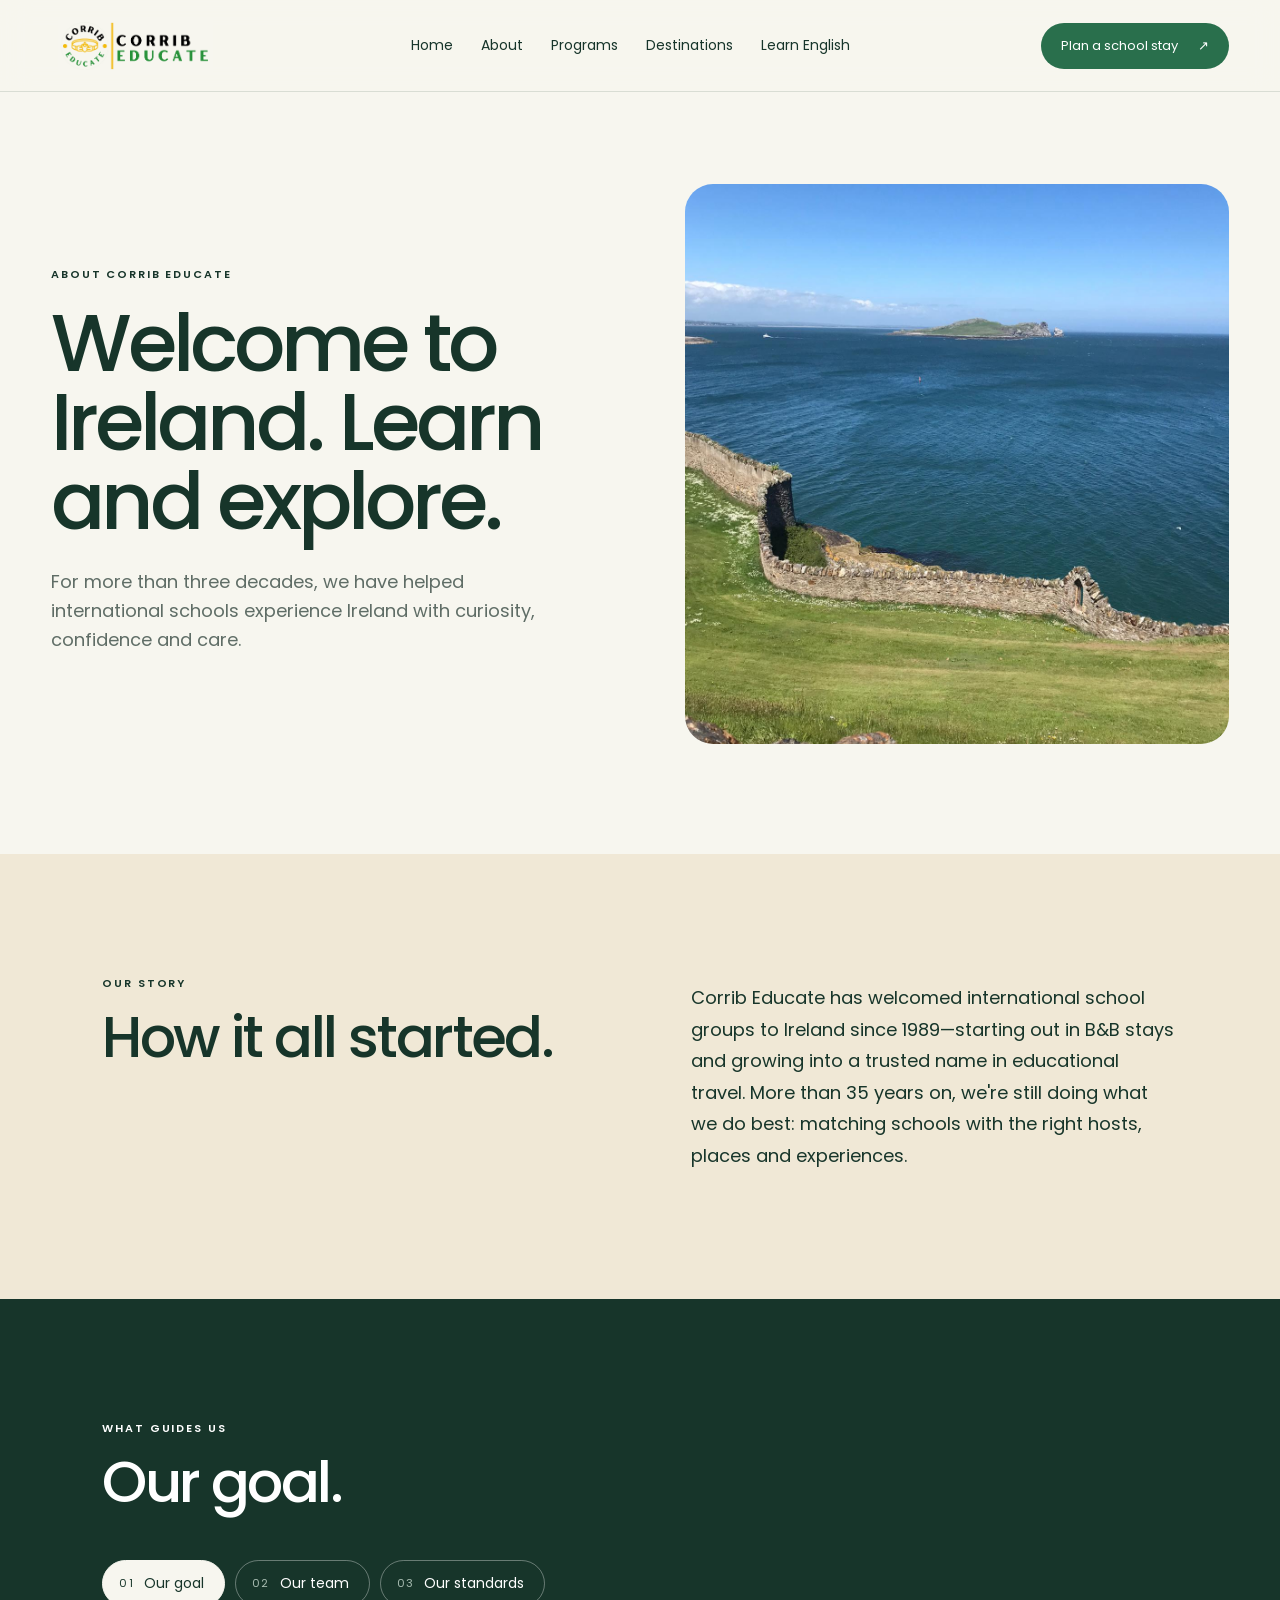
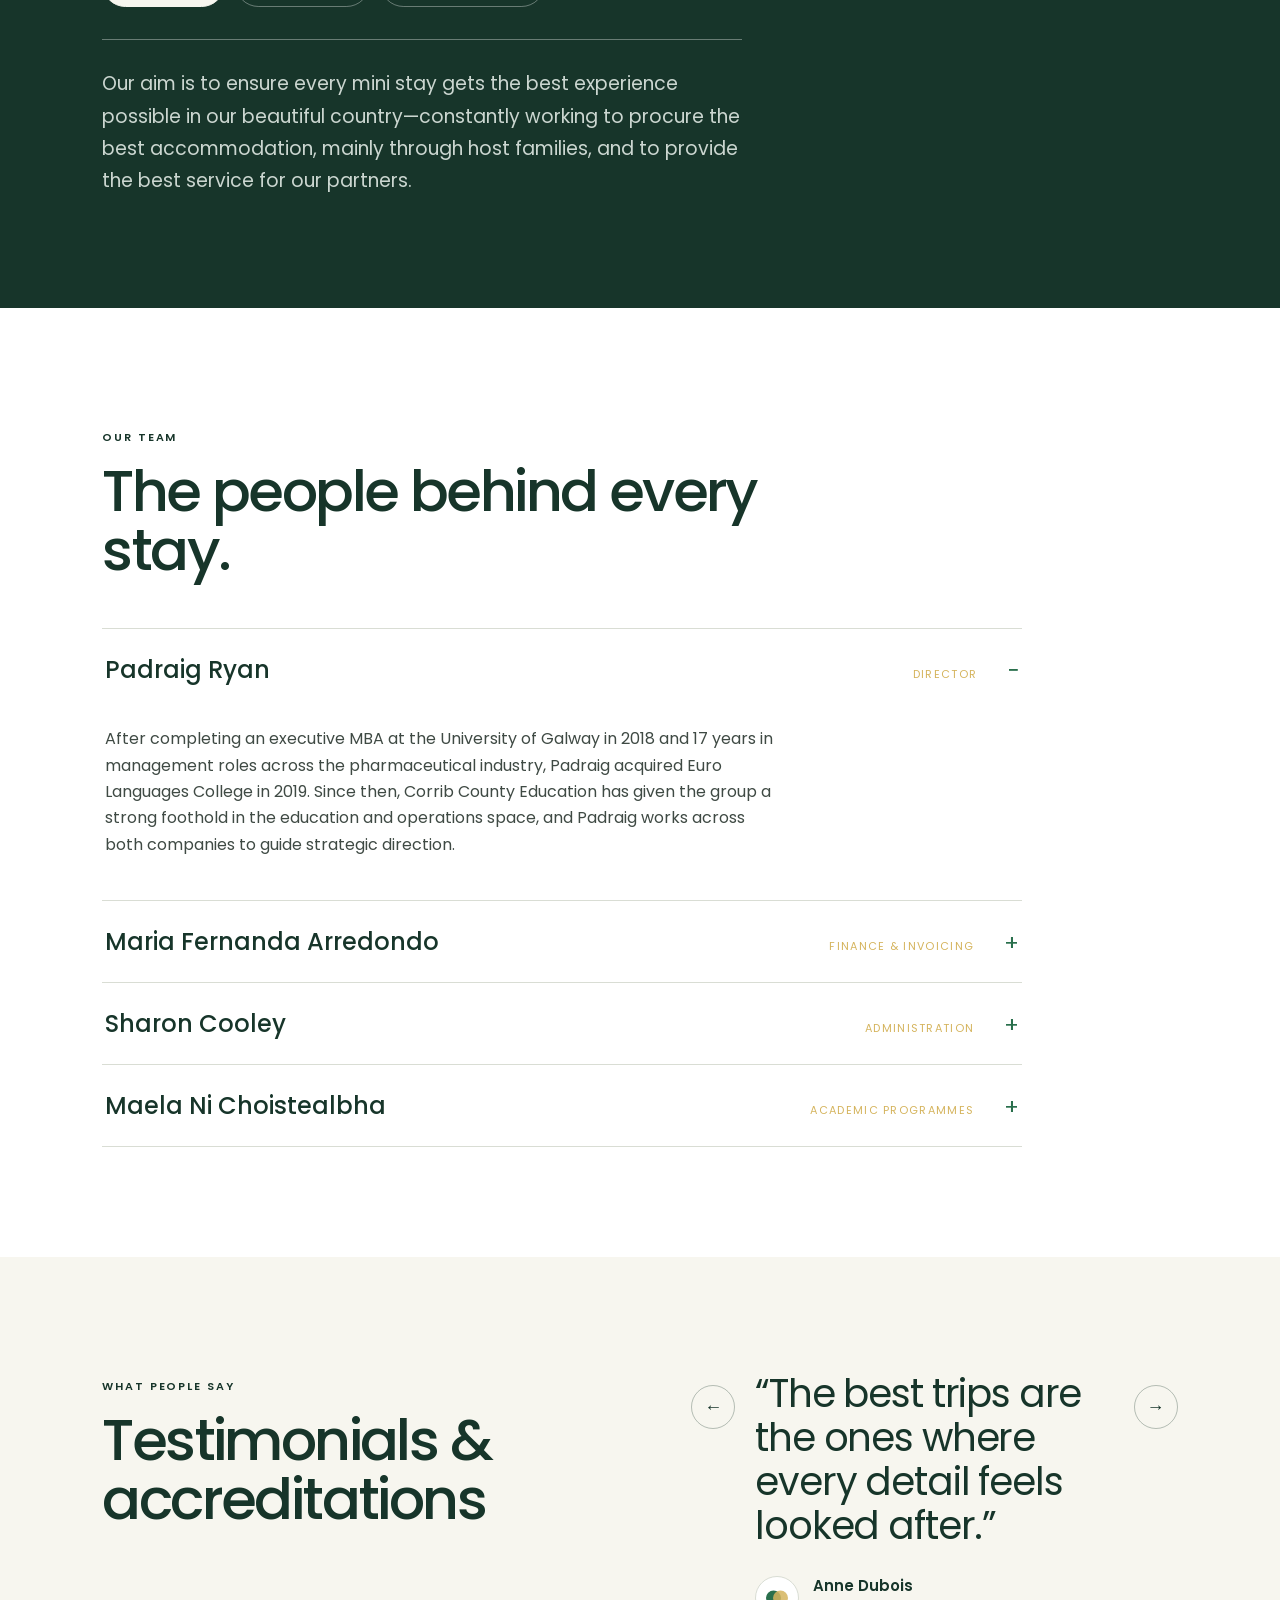
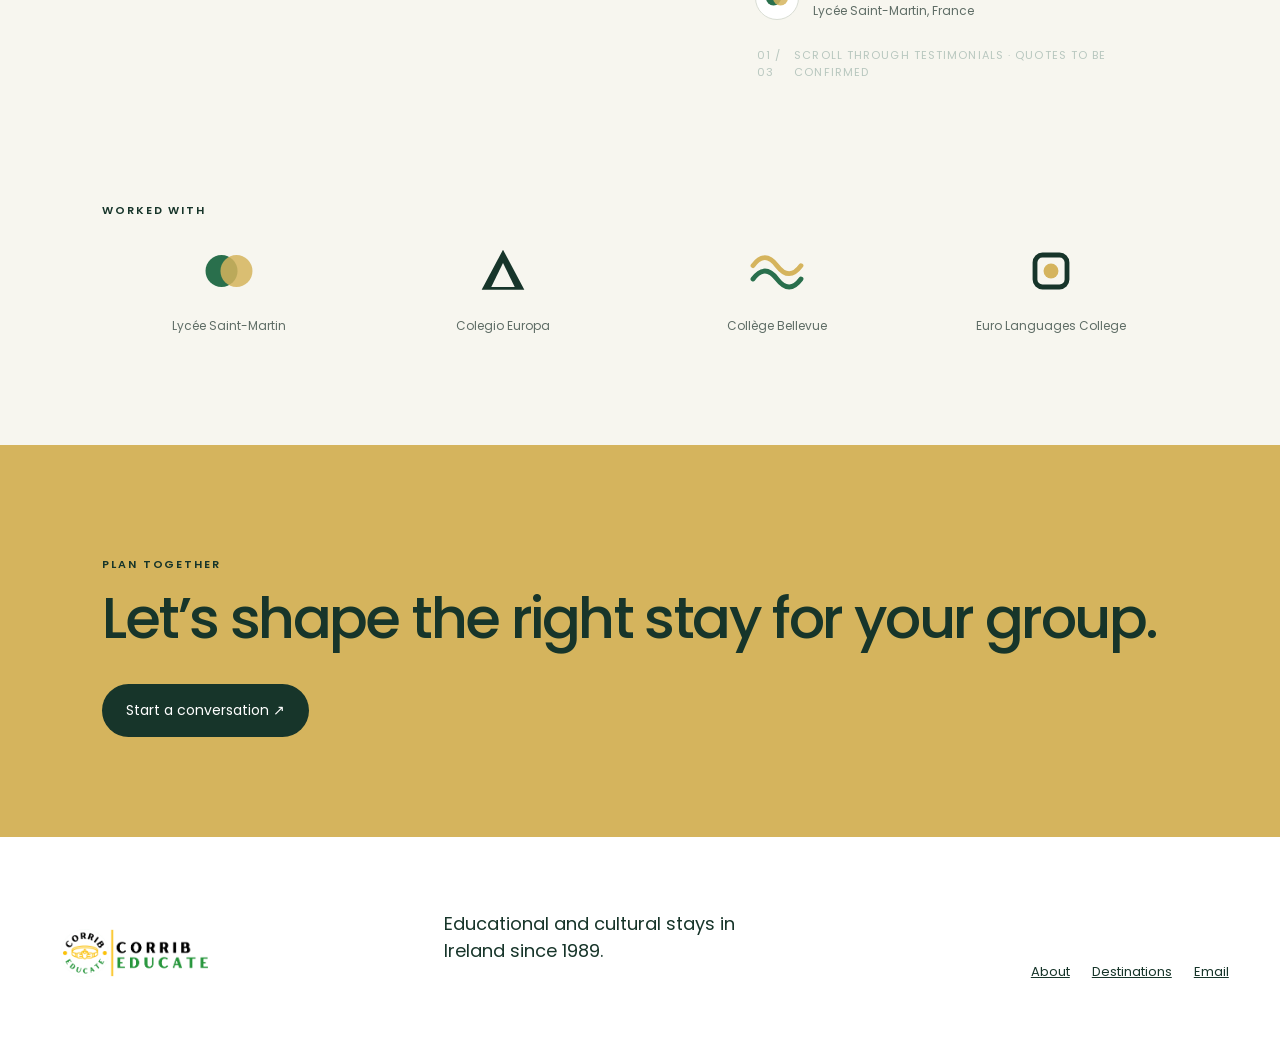
==== about.html @ 7e9aadad "Corrib Educate mockup" ====
<!doctype html>
<html lang="en">
<head><meta charset="utf-8"><meta name="viewport" content="width=device-width,initial-scale=1"><title>About Corrib Educate</title><meta name="description" content="Our story, goal, team and partner network at Corrib Educate."><link rel="preconnect" href="https://fonts.googleapis.com"><link rel="preconnect" href="https://fonts.gstatic.com" crossorigin><link href="https://fonts.googleapis.com/css2?family=Poppins:wght@400;500;600;700&display=swap" rel="stylesheet"><link rel="stylesheet" href="styles.css?v=4"></head>
<body class="inner-page">
  <header class="nav"><a class="brand" href="index.html" aria-label="Corrib Educate home"><img class="brand-logo" src="assets/corrib-educate-logo.png" alt="Corrib Educate"></a><nav aria-label="Main navigation"><a href="index.html">Home</a><a href="about.html">About</a><a href="tours.html">Programs</a><a href="destinations.html">Destinations</a><a href="learn-english.html">Learn English</a></nav><a class="pill" href="contact.html">Plan a school stay <span>↗</span></a><button class="menu" aria-label="Open menu">Menu</button></header>
  <main>
    <section class="page-hero"><div class="page-hero-copy reveal"><p class="eyebrow">About Corrib Educate</p><h1>Welcome to Ireland. Learn and explore.</h1><p class="intro">For more than three decades, we have helped international schools experience Ireland with curiosity, confidence and care.</p></div><div class="page-hero-image reveal"><img src="assets/coastal-wall.jpg" alt="Ruined stone wall overlooking the Irish coastline"></div></section>
    <section class="split-section" id="story"><div><p class="eyebrow">Our story</p><h2>How it all started.</h2></div><div><p>Corrib Educate has welcomed international school groups to Ireland since 1989—starting out in B&amp;B stays and growing into a trusted name in educational travel. More than 35 years on, we're still doing what we do best: matching schools with the right hosts, places and experiences.</p></div></section>
    <section class="value-section" id="approach"><div class="section-lead"><p class="eyebrow">What guides us</p><h2>Our goal.</h2></div>
      <div class="value-tabs" role="tablist" aria-label="What guides us">
        <button class="value-tab active" role="tab" aria-selected="true" data-value="goal"><span>01</span>Our goal</button>
        <button class="value-tab" role="tab" aria-selected="false" data-value="team"><span>02</span>Our team</button>
        <button class="value-tab" role="tab" aria-selected="false" data-value="standards"><span>03</span>Our standards</button>
      </div>
      <div class="value-panel" id="value-panel" aria-live="polite"><p>Our aim is to ensure every mini stay gets the best experience possible in our beautiful country—constantly working to procure the best accommodation, mainly through host families, and to provide the best service for our partners.</p></div>
    </section>
    <section class="team-section" id="team"><div class="section-lead reveal"><p class="eyebrow">Our team</p><h2>The people behind every stay.</h2></div><div class="team-accordion-list">
      <details class="team-accordion" open><summary><h3>Padraig Ryan</h3><span class="team-role">Director</span></summary><p>After completing an executive MBA at the University of Galway in 2018 and 17 years in management roles across the pharmaceutical industry, Padraig acquired Euro Languages College in 2019. Since then, Corrib County Education has given the group a strong foothold in the education and operations space, and Padraig works across both companies to guide strategic direction.</p></details>
      <details class="team-accordion"><summary><h3>Maria Fernanda Arredondo</h3><span class="team-role">Finance &amp; Invoicing</span></summary><p>Originally from Mexico, Fernanda moved to Ireland to study Strategic Management at the University of Galway. A fluent Spanish and French speaker, she brings strong experience in finance and invoicing, and is approachable and solution-orientated.</p></details>
      <details class="team-accordion"><summary><h3>Sharon Cooley</h3><span class="team-role">Administration</span></summary><p>Sharon brings a wealth of experience in operations management at medical device level, plus childcare management. Organised and hands-on, she deals directly with host families and third-party suppliers, and has hosted Spanish students herself, so knows first-hand the role host families play for their students.</p></details>
      <details class="team-accordion"><summary><h3>Maela Ni Choistealbha</h3><span class="team-role">Academic Programmes</span></summary><p>Maela looks after the academic programmes for students. A qualified English teacher and former Head of Studies with Move Language Ahead, she also speaks French, and guides and directs our English language offering for mini-stays and summer language programmes.</p></details>
    </div></section>
    <section class="accreditation-section" id="testimonials"><div><p class="eyebrow">What people say</p><h2>Testimonials &amp; accreditations</h2></div><div class="accreditation-copy">
      <div class="testimonial-carousel">
        <button class="carousel-arrow dark" id="testimonial-prev" aria-label="Previous testimonial">←</button>
        <div class="testimonial-track">
          <blockquote class="testimonial active"><p class="large-quote">“The best trips are the ones where every detail feels looked after.”</p><div class="testimonial-attribution"><img src="assets/partners/logo-1.svg" alt=""><div><strong>Anne Dubois</strong><span>Lycée Saint-Martin, France</span></div></div></blockquote>
          <blockquote class="testimonial"><p class="large-quote">“Our students came home talking about their host families as much as the places they'd seen.”</p><div class="testimonial-attribution"><img src="assets/partners/logo-2.svg" alt=""><div><strong>Marta Iglesias</strong><span>Colegio Europa, Spain</span></div></div></blockquote>
          <blockquote class="testimonial"><p class="large-quote">“Every detail was handled—we just had to show up and enjoy the trip.”</p><div class="testimonial-attribution"><img src="assets/partners/logo-3.svg" alt=""><div><strong>Laurent Petit</strong><span>Collège Bellevue, France</span></div></div></blockquote>
        </div>
        <button class="carousel-arrow dark" id="testimonial-next" aria-label="Next testimonial">→</button>
      </div>
      <div class="carousel-caption"><span id="testimonial-counter">01 / 03</span><span>Scroll through testimonials · quotes to be confirmed</span></div>
    </div></section>
    <section class="partner-strip"><p class="eyebrow">Worked with</p><div class="partner-marks logo-only">
      <div class="partner-mark logo-mark"><img src="assets/partners/logo-1.svg" alt="Partner logo"><span>Lycée Saint-Martin</span></div>
      <div class="partner-mark logo-mark"><img src="assets/partners/logo-2.svg" alt="Partner logo"><span>Colegio Europa</span></div>
      <div class="partner-mark logo-mark"><img src="assets/partners/logo-3.svg" alt="Partner logo"><span>Collège Bellevue</span></div>
      <div class="partner-mark logo-mark"><img src="assets/partners/logo-4.svg" alt="Partner logo"><span>Euro Languages College</span></div>
    </div></section>
    <section class="page-cta"><p class="eyebrow">Plan together</p><h2>Let’s shape the right stay for your group.</h2><a class="button dark" href="contact.html">Start a conversation ↗</a></section>
  </main>
  <footer><div class="brand footer-brand"><img class="brand-logo" src="assets/corrib-educate-logo.png" alt="Corrib Educate"></div><p>Educational and cultural stays in Ireland since 1989.</p><div><a href="about.html">About</a><a href="destinations.html">Destinations</a><a href="mailto:info@corribeducate.com">Email</a></div></footer><script src="script.js"></script>
</body></html>
---- styles.css ----
:root{--ink:#17352a;--green:#296f4c;--gold:#d5b45d;--sand:#f0e8d6;--cream:#f7f6ef;--paper:#fff;--line:#d9ddd4;--muted:#5f6d66}
*{box-sizing:border-box}
html{scroll-behavior:smooth}
body{margin:0;background:var(--cream);color:var(--ink);font-family:'Poppins',sans-serif}
.concept-note{background:var(--ink);color:white;text-align:center;padding:8px;font-size:11px;letter-spacing:.16em;text-transform:uppercase}
.nav{height:92px;padding:0 4vw;display:flex;align-items:center;justify-content:space-between;background:rgba(247,246,239,.94);position:sticky;top:0;z-index:10;border-bottom:1px solid var(--line);backdrop-filter:blur(14px)}
.brand{display:flex;align-items:center;gap:11px;color:var(--ink);text-decoration:none;text-transform:uppercase;letter-spacing:.13em;font-size:12px;line-height:1.15}.brand-mark{width:44px;height:44px;border:1px solid var(--green);border-radius:12px;display:grid;place-items:center;font-size:16px;color:var(--green);font-weight:500}
nav{display:flex;gap:28px}nav a{color:var(--ink);text-decoration:none;font-size:14px}.pill,.button{display:inline-flex;align-items:center;justify-content:center;gap:20px;text-decoration:none}.pill{background:var(--green);color:#fff;padding:13px 20px;border-radius:100px;font-size:13px}.menu{display:none}
.hero{min-height:780px;display:grid;grid-template-columns:48% 52%;padding:3.5vw 4vw 5vw}.hero-copy{padding:7vw 2vw 2vw 0;position:relative;z-index:1}.eyebrow{text-transform:uppercase;letter-spacing:.17em;font-size:11px;font-weight:600}.hero h1,.editorial h2,.section-head h2,.destination-list h2,.cta h2{font-weight:500;letter-spacing:-.045em;margin:24px 0}.hero h1{font-size:clamp(58px,6.1vw,104px);line-height:.95}.intro{max-width:510px;font-size:18px;line-height:1.6;color:var(--muted)}.actions{display:flex;align-items:center;gap:28px;margin-top:38px}.button{padding:16px 24px;border-radius:100px;font-size:14px}.primary{background:var(--green);color:white}.button.text{color:var(--ink);padding-left:0}.hero-visual{position:relative;min-height:660px}.hero-visual img{width:100%;height:100%;object-fit:cover;border-radius:28px;filter:saturate(.88)}
.trust{padding:25px 4vw 42px;border-bottom:1px solid var(--line)}.trust>p{text-align:center;font-size:20px;margin:0 0 25px}.trust-list{display:grid;grid-template-columns:repeat(4,1fr);border-top:1px solid var(--line);border-bottom:1px solid var(--line)}.trust-list span{padding:17px;text-align:center;text-transform:uppercase;letter-spacing:.1em;font-size:10px;border-right:1px solid var(--line)}
.editorial{position:relative;padding:120px 4vw;display:grid;grid-template-columns:1fr 1fr;gap:7vw}.section-number{position:absolute;top:44px;left:4vw;font-size:16px;border-bottom:1px solid var(--ink)}.editorial h2,.section-head h2,.destination-list h2,.cta h2{font-size:clamp(45px,5vw,78px);line-height:.98}.editorial-body{padding-top:90px;max-width:440px;font-size:18px;line-height:1.7}.editorial-body a,.card a{color:var(--green);font-weight:600;text-underline-offset:5px}.mosaic{grid-column:1/-1;display:grid;grid-template-columns:repeat(3,1fr);grid-template-rows:330px;gap:16px;margin-top:30px}.mosaic img{width:100%;height:100%;object-fit:cover;border-radius:24px}.m3{border-radius:24px;background:var(--sand);display:flex;flex-direction:column;align-items:center;justify-content:center}.m3 strong{font-size:72px;font-weight:500}.m3 span{font-size:11px;text-transform:uppercase;letter-spacing:.12em;text-align:center;max-width:110px}
.programmes{background:var(--ink);color:white;padding:110px 4vw}.section-head{display:flex;justify-content:space-between;align-items:end;padding-bottom:18px}.section-head>p{max-width:440px;color:#cbd6d0;line-height:1.7}.programme-carousel{display:grid;grid-template-columns:44px minmax(0,1fr) 44px;gap:22px;align-items:center;margin-top:48px}.cards{min-width:0}.card{display:none;grid-template-columns:1.25fr .75fr;gap:42px;align-items:center}.card.active{display:grid}.card-photo{height:480px;margin:0;background-position:center;background-size:cover;filter:saturate(.9);border-radius:24px}.p1{background-image:url('assets/cliffs-group.jpg')}.p2{background-image:url('assets/cycling-excursion.jpg')}.p3{background-image:url('assets/tailored-groups-2.jpg')}.card-copy{max-width:390px}.card-copy>span{font-size:11px;letter-spacing:.12em;color:#b8c7bf}.card h3{font-size:clamp(36px,5vw,74px);line-height:1.02;font-weight:500;margin:18px 0}.card p{color:#cbd6d0;line-height:1.7}.card a{color:var(--gold);font-size:13px}.carousel-arrow{border:1px solid rgba(255,255,255,.45);background:transparent;color:white;width:44px;height:44px;border-radius:50%;cursor:pointer;font-size:18px}.carousel-caption{display:flex;justify-content:space-between;margin:20px 66px 0;color:#b8c7bf;font-size:11px;letter-spacing:.1em;text-transform:uppercase}
.destinations{padding:120px 4vw;display:grid;grid-template-columns:54% 46%;position:relative}.destination-image{height:690px;padding-right:6vw}.destination-image img{width:100%;height:100%;object-fit:cover;border-radius:28px;transition:opacity .25s}.destination-list{padding:0}.destination-list h2{font-size:clamp(36px,3.9vw,60px);line-height:1.03;margin:14px 0 20px}.place{width:100%;border:0;border-bottom:1px solid var(--line);background:none;padding:15px 4px;display:grid;grid-template-columns:50px 1fr auto;text-align:left;color:var(--ink);font-size:24px;font-weight:500;cursor:pointer}.place span{font-size:10px;color:var(--muted)}.place b{opacity:0}.place.active,.place:hover{color:var(--green)}.place.active b,.place:hover b{opacity:1}
.quote-section{background:var(--sand);padding:92px 8vw;display:grid;grid-template-columns:.8fr 1.2fr;gap:8vw;align-items:center}.partner-intro h2{font-size:clamp(34px,4vw,58px);line-height:1.05;font-weight:500;letter-spacing:-.04em;margin:18px 0}.partner-intro>p:last-child{max-width:390px;line-height:1.7;color:var(--muted)}.partner-marks{display:grid;grid-template-columns:repeat(2,1fr);gap:14px}.partner-mark{min-height:132px;border:1px solid rgba(23,53,42,.25);border-radius:20px;padding:22px;display:flex;flex-direction:column;justify-content:space-between}.partner-mark strong{font-size:22px;line-height:1.05;font-weight:500;letter-spacing:-.04em}.partner-mark span{font-size:10px;text-transform:uppercase;letter-spacing:.1em;color:var(--muted)}.elc-mark strong{font-size:42px;letter-spacing:.08em}
.cta{display:grid;grid-template-columns:1fr 1fr;gap:24px;padding:32px;min-height:620px}.cta-photo{background:url('assets/ireland-journal.jpg') center/cover;border-radius:28px}.cta-copy{background:var(--sand);border-radius:28px;padding:9vw 7vw;display:flex;flex-direction:column;justify-content:center}.cta-copy p{line-height:1.65;max-width:430px}.dark{background:var(--ink);color:white;margin-top:18px;align-self:flex-start}footer{padding:55px 4vw;display:grid;grid-template-columns:1fr 1fr 1fr;align-items:end;background:white}footer p{font-size:18px;max-width:300px}footer>div:last-child{display:flex;gap:22px;justify-content:end}footer a{color:var(--ink);font-size:13px}.reveal{opacity:0;transform:translateY(22px);transition:.7s ease}.reveal.visible{opacity:1;transform:none}
@media(max-width:850px){.nav{height:75px}.nav nav,.nav .pill{display:none}.menu{display:block;border:0;background:none}.hero{grid-template-columns:1fr;padding:28px 20px 55px}.hero-copy{padding:35px 0}.hero h1{font-size:57px}.hero-visual{min-height:480px}.trust{padding:50px 20px}.trust-list{grid-template-columns:1fr 1fr}.trust-list span:nth-child(2){border-right:0}.editorial{padding:100px 20px 80px;grid-template-columns:1fr;gap:0}.editorial-body{padding-top:10px}.mosaic{grid-template-columns:1fr 1fr;grid-template-rows:240px 240px}.m3{grid-column:1/-1}.programmes{padding:80px 20px}.section-head{display:block}.programme-carousel{grid-template-columns:1fr;gap:18px}.programme-carousel .carousel-arrow{position:absolute;transform:translateY(195px);z-index:2}.programme-carousel .carousel-arrow:last-child{right:20px}.card{grid-template-columns:1fr;gap:24px}.card-photo{height:360px}.card-copy{max-width:none}.carousel-caption{margin:20px 0 0}.destinations{padding:100px 20px 80px;grid-template-columns:1fr}.destination-image{height:460px;padding:0}.destination-list{padding-top:24px}.quote-section{padding:80px 20px;display:block}.partner-marks{margin-top:40px}.cta{grid-template-columns:1fr;padding:20px;min-height:0}.cta-photo{min-height:360px}.cta-copy{padding:70px 25px}footer{grid-template-columns:1fr;gap:30px}footer>div:last-child{justify-content:start}.concept-note{font-size:9px}}
.brand{gap:0;text-transform:none;letter-spacing:0}.brand-logo{display:block;width:168px;height:auto;max-height:58px;object-fit:contain;mix-blend-mode:multiply}.trust{padding:58px 4vw;display:grid;grid-template-columns:.85fr 1.5fr;gap:6vw;align-items:center}.trust-statement{font-size:22px;line-height:1.25;margin:10px 0 0;max-width:340px}.trust-list{display:grid;grid-template-columns:repeat(4,1fr);gap:12px;border:0}.trust-list span{padding:15px 14px 15px 30px;position:relative;font-size:11px;line-height:1.35;color:var(--muted);border:0}.trust-list span:before{content:'';position:absolute;left:12px;top:20px;width:7px;height:7px;border-radius:50%;background:var(--gold)}.activity-grid{grid-column:1/-1;display:grid;grid-template-columns:repeat(3,1fr);gap:16px;margin-top:42px}.activity-card{height:330px;position:relative;overflow:hidden;border-radius:14px;background:var(--ink)}.activity-card img{width:100%;height:100%;object-fit:cover;display:block;transition:transform .5s ease;filter:saturate(.9)}.activity-overlay{position:absolute;inset:0;padding:24px;display:flex;flex-direction:column;justify-content:end;background:linear-gradient(180deg,rgba(23,53,42,0) 25%,rgba(23,53,42,.88) 100%);color:white;opacity:0;transition:opacity .3s ease}.activity-card:hover img,.activity-card:focus-within img{transform:scale(1.04)}.activity-card:hover .activity-overlay,.activity-card:focus-within .activity-overlay{opacity:1}.activity-overlay span{font-size:11px;letter-spacing:.12em;color:#dce7df}.activity-overlay h3{font-size:27px;font-weight:500;margin:9px 0 5px}.activity-overlay p{font-size:13px;line-height:1.5;max-width:260px;margin:0;color:#e4ece7}
@media(max-width:850px){.brand-logo{width:140px}.trust{display:block;padding:50px 20px}.trust-list{grid-template-columns:1fr 1fr;margin-top:28px}.activity-grid{grid-template-columns:1fr 1fr;gap:12px}.activity-card{height:240px}.activity-overlay{opacity:1;padding:16px}.activity-overlay h3{font-size:20px}.activity-overlay p{display:none}}
.activity-card:focus-visible{outline:3px solid var(--gold);outline-offset:3px}
.partner-mark.logo-mark img{display:block;width:150px;max-width:100%;height:auto;mix-blend-mode:multiply}
.trust-list{display:flex;align-items:center;flex-wrap:wrap;gap:0}.trust-list span{padding:0 20px;border:0;border-right:1px solid var(--line);font-size:11px;line-height:1.35;color:var(--muted)}.trust-list span:first-child{padding-left:0}.trust-list span:last-child{border-right:0}.trust-list span:before{display:none}
@media(max-width:850px){.trust-list{display:grid;gap:12px}.trust-list span{padding:15px 14px 15px 30px;border:0}.trust-list span:before{display:block}}
.inner-page main{overflow:hidden}.page-hero{display:grid;grid-template-columns:1fr 1fr;gap:7vw;align-items:center;padding:92px 4vw 110px}.page-hero-copy{max-width:620px}.page-hero h1,.contact-hero h1{font-size:clamp(48px,6.3vw,92px);line-height:.98;font-weight:500;letter-spacing:-.05em;margin:20px 0 28px}.page-hero-image{height:560px;border-radius:28px;overflow:hidden}.page-hero-image img,.contact-image img{width:100%;height:100%;object-fit:cover;display:block}.page-hero .button{margin-top:22px}.split-section{display:grid;grid-template-columns:1fr 1fr;gap:8vw;padding:110px 8vw;background:var(--sand)}.split-section h2,.section-lead h2,.accreditation-section h2,.page-cta h2,.itinerary-band h2,.contact-details h2,.contact-note h2{font-size:clamp(36px,4.5vw,64px);line-height:1.03;font-weight:500;letter-spacing:-.045em;margin:16px 0}.split-section>div:last-child{font-size:18px;line-height:1.75;max-width:500px}.value-section{background:var(--ink);color:white;padding:110px 8vw}.section-lead{max-width:680px}.value-grid{display:grid;grid-template-columns:repeat(3,1fr);gap:20px;margin-top:58px}.value-grid article{border-top:1px solid rgba(255,255,255,.35);padding-top:18px}.value-grid span,.service-card>div>span,.destination-detail .eyebrow{font-size:11px;letter-spacing:.12em;color:#a9bdb2}.value-grid h3{font-size:29px;font-weight:500;margin:30px 0 12px}.value-grid p{color:#cbd6d0;line-height:1.65}.accreditation-section{display:grid;grid-template-columns:1fr 1fr;gap:8vw;padding:110px 8vw}.large-quote{font-size:clamp(28px,3vw,44px);line-height:1.15;letter-spacing:-.03em;margin:0 0 20px}.accreditation-copy>span{font-size:11px;text-transform:uppercase;letter-spacing:.1em;color:var(--muted)}.small-marks{display:flex;flex-wrap:wrap;gap:10px;margin-top:42px}.small-marks span{border:1px solid var(--line);border-radius:100px;padding:10px 15px;font-size:11px}.page-cta{padding:100px 8vw;background:var(--gold)}.page-cta .button{margin-top:20px}.overview-band{display:flex;justify-content:space-between;align-items:center;gap:8vw;padding:34px 8vw;background:var(--sand);border-top:1px solid var(--line);border-bottom:1px solid var(--line)}.overview-band p:last-child{max-width:600px;margin:0;font-size:18px;line-height:1.6}.service-grid{max-width:1240px;margin:0 auto;padding:90px 4vw;display:grid;grid-template-columns:1fr 1fr;gap:22px}.service-card{background:white;border-radius:24px;overflow:hidden;display:flex;flex-direction:column}.service-card img{width:100%;height:280px;object-fit:cover;display:block}.service-card>div{padding:28px 30px 34px;flex:1}.service-card h2{font-size:36px;line-height:1.05;font-weight:500;margin:14px 0}.service-card p{line-height:1.65;color:var(--muted);max-width:470px}.inline-link{display:inline-flex;gap:9px;color:var(--green);font-weight:600;text-decoration:underline;text-underline-offset:5px;margin-top:10px}.course-paths{background:var(--cream);padding:100px 8vw}.path-grid{display:grid;grid-template-columns:repeat(3,1fr);gap:18px;margin-top:48px}.path-grid article{background:white;border-radius:20px;padding:26px;min-height:200px}.path-grid span{font-size:11px;color:var(--muted)}.path-grid h3{font-size:25px;font-weight:500;margin:28px 0 10px}.path-grid p{color:var(--muted);line-height:1.6}.destination-directory{max-width:1240px;margin:0 auto;padding:90px 4vw}.destination-detail{display:grid;grid-template-columns:1fr 1fr;gap:7vw;align-items:center;padding:30px 0 80px}.destination-detail.reverse{direction:rtl}.destination-detail.reverse>*{direction:ltr}.destination-detail img{width:100%;height:420px;object-fit:cover;border-radius:24px}.destination-detail h2{font-size:clamp(34px,4vw,58px);line-height:1.03;font-weight:500;letter-spacing:-.045em;margin:17px 0}.destination-detail>div>p:not(.eyebrow){line-height:1.7;color:var(--muted);max-width:440px}.activity-tags{display:flex;flex-wrap:wrap;gap:9px;margin:26px 0 13px}.activity-tags span{padding:9px 13px;border:1px solid var(--line);border-radius:100px;font-size:11px;color:var(--muted)}.itinerary-band{margin:0 4vw 90px;padding:50px 5vw;background:var(--sand);border-radius:28px;display:flex;justify-content:space-between;align-items:center;gap:30px}.itinerary-band h2{max-width:650px}.contact-hero{display:grid;grid-template-columns:1fr 1fr;gap:8vw;align-items:center;padding:100px 8vw}.contact-image{height:500px;border-radius:28px;overflow:hidden}.contact-layout{background:var(--sand);padding:100px 8vw;display:grid;grid-template-columns:1fr 1fr;gap:10vw}.contact-details>p:not(.eyebrow){max-width:430px;line-height:1.7;color:var(--muted)}.contact-details .button{margin-top:20px}.contact-list{display:grid;gap:11px;margin-top:50px;font-size:13px;color:var(--muted)}.enquiry-form{background:white;border-radius:24px;padding:35px}.enquiry-form label{display:grid;gap:8px;margin-bottom:19px;font-size:11px;text-transform:uppercase;letter-spacing:.1em}.enquiry-form input,.enquiry-form textarea{font:inherit;font-size:14px;text-transform:none;letter-spacing:0;border:0;border-bottom:1px solid var(--line);padding:10px 0;background:transparent;outline:0;color:var(--ink);resize:vertical}.enquiry-form input:focus,.enquiry-form textarea:focus{border-color:var(--green)}.enquiry-form .button{border:0;cursor:pointer}.contact-note{text-align:center;padding:100px 8vw}.contact-note h2{max-width:700px;margin:18px auto 28px}
@media(max-width:850px){.page-hero,.contact-hero{grid-template-columns:1fr;padding:70px 20px 80px;gap:38px}.page-hero-image,.contact-image{height:390px}.page-hero h1,.contact-hero h1{font-size:53px}.split-section,.accreditation-section,.contact-layout{grid-template-columns:1fr;padding:80px 20px;gap:40px}.value-section,.course-paths{padding:80px 20px}.value-grid,.path-grid{grid-template-columns:1fr;gap:14px;margin-top:36px}.value-grid article{padding-bottom:10px}.overview-band{display:block;padding:28px 20px}.overview-band p:last-child{margin-top:12px;font-size:16px}.service-grid{grid-template-columns:1fr;padding:60px 20px;gap:16px}.service-card img{height:240px}.service-card h2{font-size:32px}.destination-directory{padding:55px 20px}.destination-detail,.destination-detail.reverse{grid-template-columns:1fr;direction:ltr;gap:26px;padding:20px 0 64px}.destination-detail img{height:310px}.itinerary-band{margin:0 20px 60px;padding:34px 26px;display:block}.itinerary-band .button{margin-top:20px}.enquiry-form{padding:25px}.page-cta{padding:75px 20px}.contact-note{padding:80px 20px}}

.programme-planner{background:var(--paper);padding:112px 4vw 120px;border-top:1px solid var(--line)}.planner-intro{max-width:700px}.planner-intro h2{font-size:clamp(45px,5vw,76px);line-height:.98;font-weight:500;letter-spacing:-.045em;margin:18px 0}.planner-intro>p:last-child{max-width:600px;color:var(--muted);font-size:18px;line-height:1.7}.planner-controls{display:flex;flex-wrap:wrap;gap:10px;margin:46px 0 32px;border-bottom:1px solid var(--line);padding-bottom:18px}.planner-centre,.planner-duration-btn{font:inherit;border:1px solid var(--line);background:transparent;color:var(--ink);cursor:pointer}.planner-centre{border-radius:100px;padding:11px 17px;font-size:12px}.planner-centre:hover,.planner-centre.active{background:var(--ink);border-color:var(--ink);color:white}.planner-layout{display:grid;grid-template-columns:1.05fr .95fr;gap:6vw;align-items:start}.planner-visual{position:sticky;top:112px}.planner-visual>img{display:block;width:100%;height:530px;object-fit:cover;border-radius:26px;transition:opacity .2s ease}.planner-visual-caption{padding:18px 4px 0}.planner-visual-caption span{font-size:11px;text-transform:uppercase;letter-spacing:.14em;color:var(--green);font-weight:600}.planner-visual-caption p{font-size:18px;line-height:1.5;max-width:470px;margin:10px 0 0}.planner-duration{display:flex;gap:8px;margin-bottom:24px}.planner-duration-btn{border-radius:14px;padding:12px 15px;text-align:left;font-size:12px;display:flex;flex-direction:column;gap:4px}.planner-duration-btn span{font-size:10px;color:var(--muted)}.planner-duration-btn.active{background:var(--sand);border-color:var(--gold)}.planner-duration-btn.active span{color:var(--ink)}.planner-days{border-top:1px solid var(--line)}.planner-day{display:grid;grid-template-columns:44px 1fr;gap:18px;padding:19px 0;border-bottom:1px solid var(--line)}.planner-day>span{font-size:11px;letter-spacing:.12em;color:var(--green);padding-top:4px}.planner-day h3{font-size:20px;font-weight:500;margin:0 0 6px}.planner-day p{color:var(--muted);line-height:1.55;margin:0;font-size:14px}.planner-schedule>.inline-link{margin-top:22px}
@media(max-width:850px){.programme-planner{padding:80px 20px 88px}.planner-controls{margin:32px 0 24px}.planner-layout{grid-template-columns:1fr;gap:42px}.planner-visual{position:static}.planner-visual>img{height:360px}.planner-intro>p:last-child{font-size:16px}.planner-duration{margin-bottom:18px}.planner-day{grid-template-columns:36px 1fr}.planner-day h3{font-size:18px}}
.service-card img{height:360px}
@media(max-width:850px){.service-card img{height:280px}}
.region-activities{padding:112px 8vw 118px;background:var(--ink);color:white}.region-activities-intro{max-width:720px}.region-activities-intro h2{font-size:clamp(42px,5vw,72px);line-height:1;font-weight:500;letter-spacing:-.045em;margin:18px 0}.region-activities-intro>p:last-child{max-width:610px;color:#cbd6d0;font-size:17px;line-height:1.7}.activity-region-tabs{display:flex;flex-wrap:wrap;gap:10px;margin:48px 0 34px}.activity-region-tab{font:inherit;border:1px solid rgba(255,255,255,.35);background:transparent;color:white;border-radius:100px;padding:11px 17px;font-size:12px;cursor:pointer}.activity-region-tab:hover,.activity-region-tab.active{background:var(--gold);border-color:var(--gold);color:var(--ink)}.activity-region-content{border-top:1px solid rgba(255,255,255,.32)}.activity-region-heading{display:flex;justify-content:space-between;align-items:end;gap:35px;padding:30px 0 28px}.activity-region-heading>div>span{font-size:11px;text-transform:uppercase;letter-spacing:.14em;color:#a9bdb2}.activity-region-heading h3{font-size:clamp(26px,3vw,42px);line-height:1.12;font-weight:500;letter-spacing:-.035em;margin:12px 0 0;max-width:650px}.activity-region-heading .inline-link{color:var(--gold);white-space:nowrap}.activity-category-grid{display:grid;grid-template-columns:1.2fr 1.4fr .8fr;gap:34px}.activity-category{border-top:1px solid rgba(255,255,255,.32);padding-top:17px}.activity-category .eyebrow{color:#a9bdb2;margin:0 0 18px}.activity-category ul{list-style:none;padding:0;margin:0}.activity-category li{font-size:15px;line-height:1.45;padding:10px 0;border-bottom:1px solid rgba(255,255,255,.14);color:#f4f7f3}.activity-category li:before{content:'+';color:var(--gold);font-size:14px;margin-right:10px}.activity-category li:last-child{border-bottom:0}
@media(max-width:850px){.region-activities{padding:80px 20px 88px}.activity-region-tabs{margin:32px 0 28px}.activity-region-heading{display:block;padding:25px 0}.activity-region-heading .inline-link{margin-top:20px}.activity-category-grid{grid-template-columns:1fr;gap:28px}.activity-category li{font-size:14px}}
.region-activities{background:var(--paper);color:var(--ink);padding-left:8vw;padding-right:8vw}.region-activities-intro>p:last-child{color:var(--muted)}.activity-region-tab{border-color:var(--line);color:var(--ink)}.activity-region-tab:hover,.activity-region-tab.active{background:var(--green);border-color:var(--green);color:white}.activity-region-content{border-top-color:var(--line)}.activity-region-heading>div>span{color:var(--green)}.activity-region-heading .inline-link{color:var(--green)}.activity-accordion-list{max-width:960px;border-top:1px solid var(--line)}.activity-accordion{border-bottom:1px solid var(--line)}.activity-accordion summary{list-style:none;display:flex;justify-content:space-between;align-items:center;gap:20px;padding:23px 3px;cursor:pointer;font-size:clamp(22px,2.5vw,34px);font-weight:500;letter-spacing:-.03em}.activity-accordion summary::-webkit-details-marker{display:none}.activity-accordion summary:after{content:'+';font-size:27px;font-weight:400;color:var(--green);line-height:1}.activity-accordion[open] summary:after{content:'−'}.activity-accordion summary small{margin-left:auto;font-size:11px;font-weight:400;letter-spacing:.08em;text-transform:uppercase;color:var(--muted);white-space:nowrap}.activity-accordion summary:focus-visible{outline:3px solid var(--gold);outline-offset:3px}.activity-accordion ul{list-style:none;padding:0 52px 22px 3px;margin:0;display:grid;grid-template-columns:repeat(2,minmax(0,1fr));column-gap:40px}.activity-accordion li{padding:11px 0;border-bottom:1px solid var(--line);font-size:14px;line-height:1.45;color:var(--muted)}.activity-accordion li:before{content:'↳';color:var(--green);margin-right:10px}.destination-directory{max-width:none;padding:110px 8vw}.destination-detail,.destination-detail.reverse{grid-template-columns:minmax(0,1.45fr) minmax(280px,.8fr);direction:ltr!important;gap:6vw;align-items:center;padding:45px 0 105px;border-top:1px solid var(--line)}.destination-detail.reverse>*{direction:ltr}.destination-detail img{height:560px;border-radius:30px}.destination-detail>div{padding-right:3vw}.destination-detail h2{max-width:550px}
@media(max-width:850px){.region-activities{padding-left:20px;padding-right:20px}.activity-accordion summary{font-size:23px}.activity-accordion ul{grid-template-columns:1fr;padding-right:3px}.destination-directory{padding:70px 20px}.destination-detail,.destination-detail.reverse{grid-template-columns:1fr;gap:28px;padding:28px 0 72px}.destination-detail img{height:360px}.destination-detail>div{padding-right:0}}
.overview-intro{display:grid;grid-template-columns:.9fr 1.1fr;align-items:center;gap:8vw;padding:72px 8vw;background:var(--sand)}.overview-intro h2{font-size:clamp(38px,4.5vw,64px);line-height:1.02;font-weight:500;letter-spacing:-.045em;margin:16px 0 0;max-width:600px}.overview-intro>div:last-child{max-width:590px}.overview-intro>div:last-child p{font-size:18px;line-height:1.7;color:var(--muted);margin:0}.overview-intro .inline-link{margin-top:22px}.section-intro{color:var(--muted);font-size:17px;line-height:1.7;max-width:600px;margin:24px 0 0}.value-section .section-lead h2{max-width:680px}.destination-detail img{height:590px;border-radius:22px}.destination-detail h2{font-size:clamp(38px,4.6vw,66px)}
@media(max-width:850px){.overview-intro{grid-template-columns:1fr;gap:20px;padding:58px 20px}.overview-intro>div:last-child p{font-size:16px}.overview-intro h2{font-size:42px}.section-intro{font-size:16px;margin-top:18px}.destination-detail img{height:370px;border-radius:18px}}

/* Keep Destinations before Learn English in the primary menu. */
nav a[href="destinations.html"]{order:4}
nav a[href="learn-english.html"]{order:5}

/* Homepage hero — full-bleed photo, no rounded container */
.hero.hero-photo{position:relative;height:calc(100vh - 92px);padding:0;display:flex;align-items:center;overflow:hidden}
.hero.hero-photo .hero-visual{position:absolute;inset:0;min-height:0}
.hero.hero-photo .hero-visual img{width:100%;height:100%;object-fit:cover;border-radius:0}
.hero.hero-photo .hero-visual:after{content:'';position:absolute;inset:0;background:linear-gradient(180deg,rgba(0,0,0,0) 30%,rgba(0,0,0,.75) 100%)}
.hero.hero-photo .hero-copy{position:relative;z-index:1;padding:0 4vw;max-width:760px;color:#fff}
.hero.hero-photo .hero-copy .eyebrow{color:rgba(255,255,255,.8);font-size:13px}
.hero.hero-photo .hero-copy h1{color:#fff;font-size:clamp(40px,5.4vw,78px);line-height:1.03;margin:18px 0 24px}
.hero.hero-photo .hero-copy .intro{color:rgba(255,255,255,.88);font-size:20px;max-width:560px}
.hero.hero-photo .hero-copy .button.text{color:#fff}
.hero.hero-photo .hero-copy .actions{margin-top:44px}
.hero.hero-photo .hero-copy .button{padding:19px 28px;font-size:15px}
@media(max-width:850px){.hero.hero-photo{height:calc(100vh - 75px)}.hero.hero-photo .hero-copy{padding:28px 20px 44px;max-width:none}}

/* About page — "what guides us" tab switcher (dark section) */
.value-tabs{display:flex;flex-wrap:wrap;gap:10px;margin:48px 0 0}
.value-tab{font:inherit;display:flex;align-items:center;gap:10px;border:1px solid rgba(255,255,255,.35);background:transparent;color:white;border-radius:100px;padding:12px 20px 12px 16px;font-size:14px;cursor:pointer}
.value-tab span{font-size:11px;letter-spacing:.12em;color:#a9bdb2}
.value-tab:hover,.value-tab.active{background:var(--cream);border-color:var(--cream);color:var(--ink)}
.value-tab.active span{color:var(--ink)}
.value-tab:focus-visible{outline:3px solid var(--gold);outline-offset:3px}
.value-panel{margin-top:32px;padding-top:28px;border-top:1px solid rgba(255,255,255,.35);min-height:130px;max-width:640px;color:#cbd6d0;font-size:19px;line-height:1.7}
.value-panel p{margin:0}
@media(max-width:850px){.value-tab{font-size:13px;padding:11px 16px 11px 13px}.value-panel{min-height:190px}}

/* Programs page — top section replaces the old page-hero */
.overview-band.overview-top{background:var(--paper);border-top:0;padding-top:60px;padding-bottom:40px}
.overview-top h2{font-size:clamp(44px,5.2vw,72px)}
.overview-question{font-size:19px;font-weight:600;color:var(--ink);margin:0 0 14px}
.overview-top .button.primary{margin-top:36px}
@media(max-width:850px){.overview-band.overview-top{padding-top:40px;padding-bottom:30px}}

/* Destinations page — warm (not green) section background, tight gap above, colour-coded accordion */
.region-activities{background:var(--sand);padding-top:56px}
.region-activities .activity-region-tab:hover,.region-activities .activity-region-tab.active{background:var(--green);border-color:var(--green);color:#fff}
.activity-accordion{border-left:4px solid transparent;padding-left:14px}
.activity-accordion:nth-child(1){border-left-color:var(--gold)}
.activity-accordion:nth-child(1) ul{background:rgba(213,180,93,.14)}
.activity-accordion:nth-child(2){border-left-color:#5c8f7c}
.activity-accordion:nth-child(2) ul{background:rgba(92,143,124,.12)}
.activity-accordion:nth-child(3){border-left-color:#c96a6a}
.activity-accordion:nth-child(3) ul{background:rgba(201,106,106,.1)}
@media(max-width:850px){.region-activities{padding-top:36px}.activity-accordion{padding-left:10px}}

/* About page — team accordion (light section) */
.team-section{padding:110px 8vw;background:var(--paper)}
.team-accordion-list{margin-top:48px;border-top:1px solid var(--line);max-width:920px}
.team-accordion{border-bottom:1px solid var(--line)}
.team-accordion summary{list-style:none;display:flex;align-items:baseline;gap:16px;padding:23px 3px;cursor:pointer}
.team-accordion summary::-webkit-details-marker{display:none}
.team-accordion summary h3{font-size:clamp(20px,2.2vw,24px);font-weight:500;margin:0}
.team-accordion summary .team-role{font-size:11px;letter-spacing:.12em;text-transform:uppercase;color:var(--gold);margin-left:auto;white-space:nowrap}
.team-accordion summary:after{content:'+';font-size:22px;color:var(--green);margin-left:14px;line-height:1}
.team-accordion[open] summary:after{content:'−'}
.team-accordion summary:focus-visible{outline:3px solid var(--gold);outline-offset:3px}
.team-accordion p{padding:0 3px 26px;max-width:680px;line-height:1.65;color:#3f4a44}
@media(max-width:850px){.team-section{padding:80px 20px}.team-accordion summary{flex-wrap:wrap;gap:6px}.team-accordion summary .team-role{margin-left:0}}

/* About page — testimonial carousel */
.testimonial-carousel{display:flex;align-items:center;gap:20px}
.testimonial-track{flex:1;min-width:0;min-height:260px;display:flex;align-items:center}
.testimonial{display:none;margin:0}
.testimonial.active{display:block}
.testimonial-attribution{display:flex;align-items:center;gap:14px;margin-top:26px}
.testimonial-attribution img{width:44px;height:44px;border-radius:50%;flex:none;object-fit:contain;background:var(--paper);border:1px solid var(--line);padding:6px}
.testimonial-attribution strong{display:block;font-size:15px;font-weight:600}
.testimonial-attribution span{font-size:12px;color:var(--muted)}
.accreditation-section .carousel-arrow.dark{position:static;transform:none;flex:none;border:1px solid rgba(23,53,42,.3);color:var(--ink);background:transparent}
@media(max-width:850px){.testimonial-carousel{gap:12px}.testimonial-track{min-height:320px;align-items:flex-start}}

/* About page — partner logo strip */
.partner-strip{padding:0 8vw 110px}
.partner-strip>.eyebrow{display:block;margin-bottom:20px}
.partner-strip .partner-marks.logo-only{grid-template-columns:repeat(4,1fr);gap:20px}
.partner-strip .logo-only .partner-mark{min-height:0;border:0;padding:0;align-items:center;text-align:center;gap:14px}
.partner-strip .logo-only .partner-mark img{width:64px;height:64px;object-fit:contain;mix-blend-mode:normal}
.partner-strip .logo-only .partner-mark span{font-size:12px;color:var(--muted);letter-spacing:0;text-transform:none}
@media(max-width:850px){.partner-strip{padding:0 20px 80px}.partner-strip .partner-marks.logo-only{grid-template-columns:1fr 1fr}}
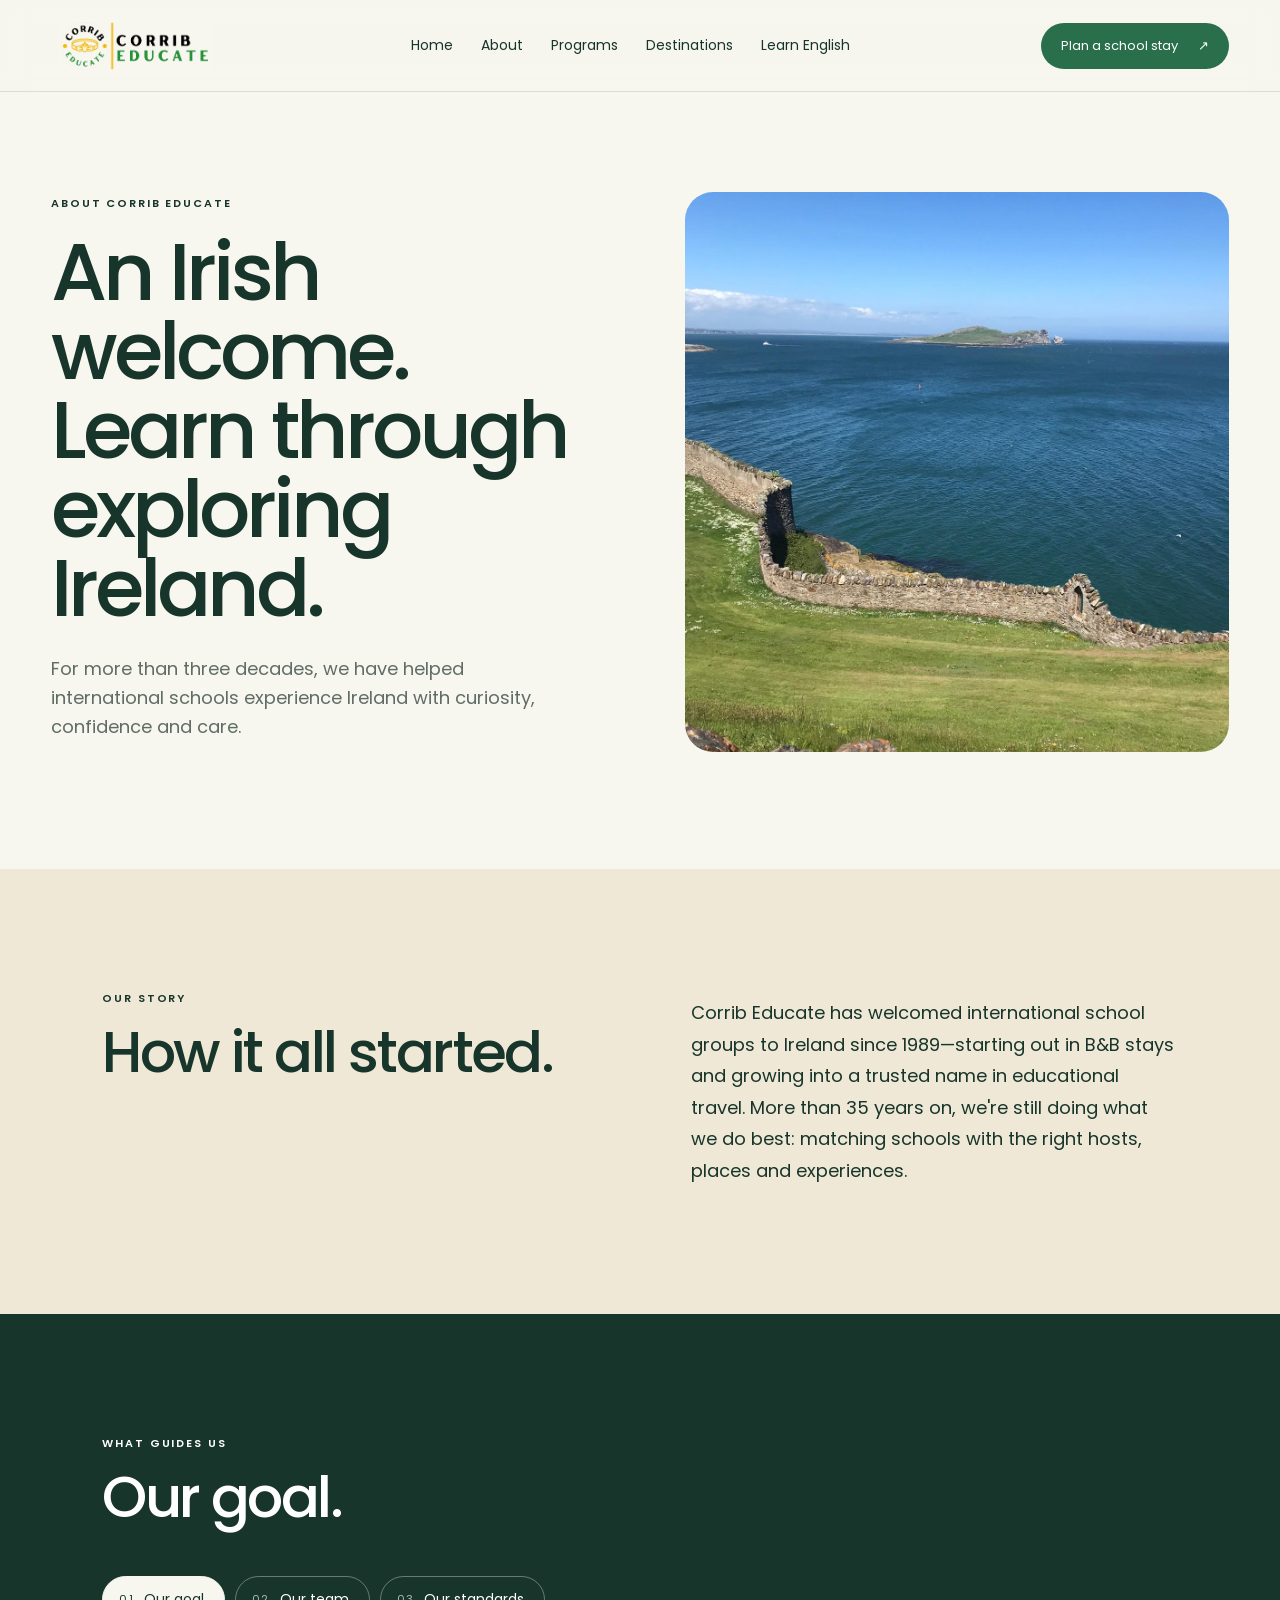
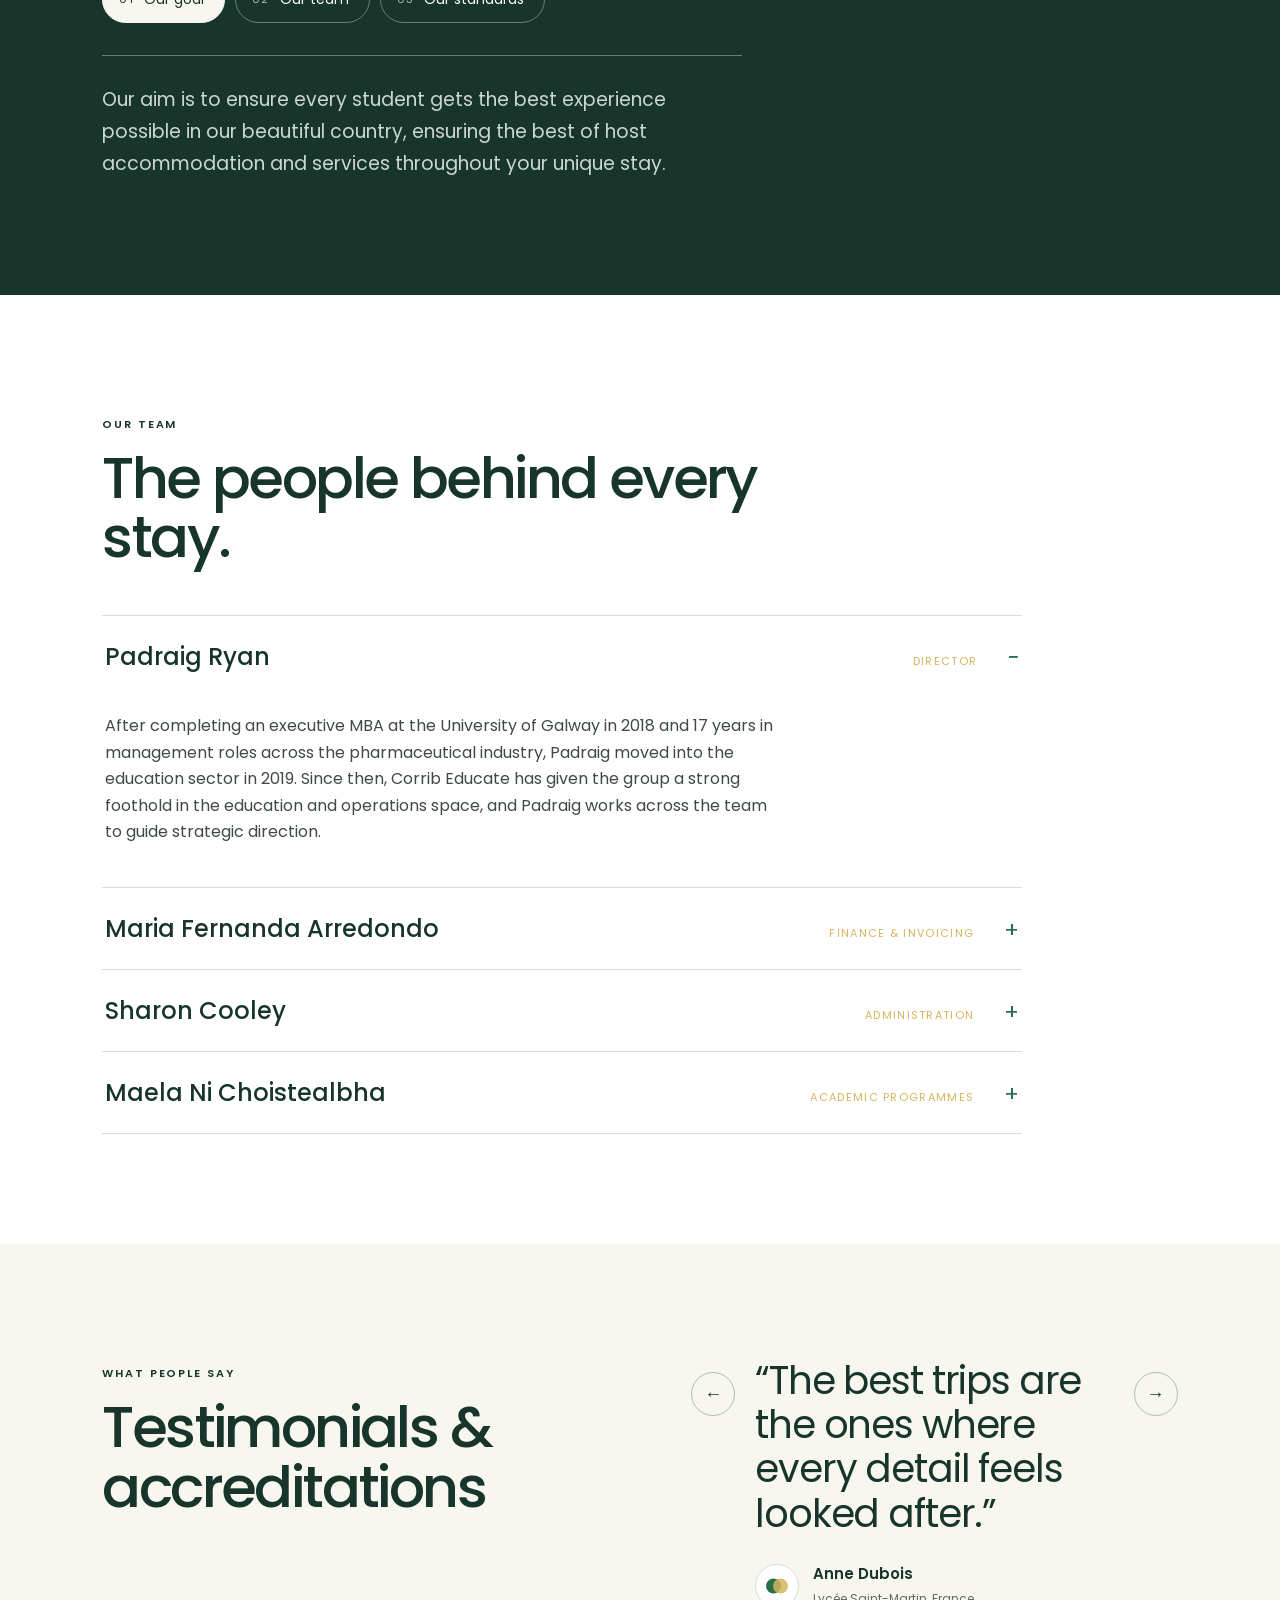
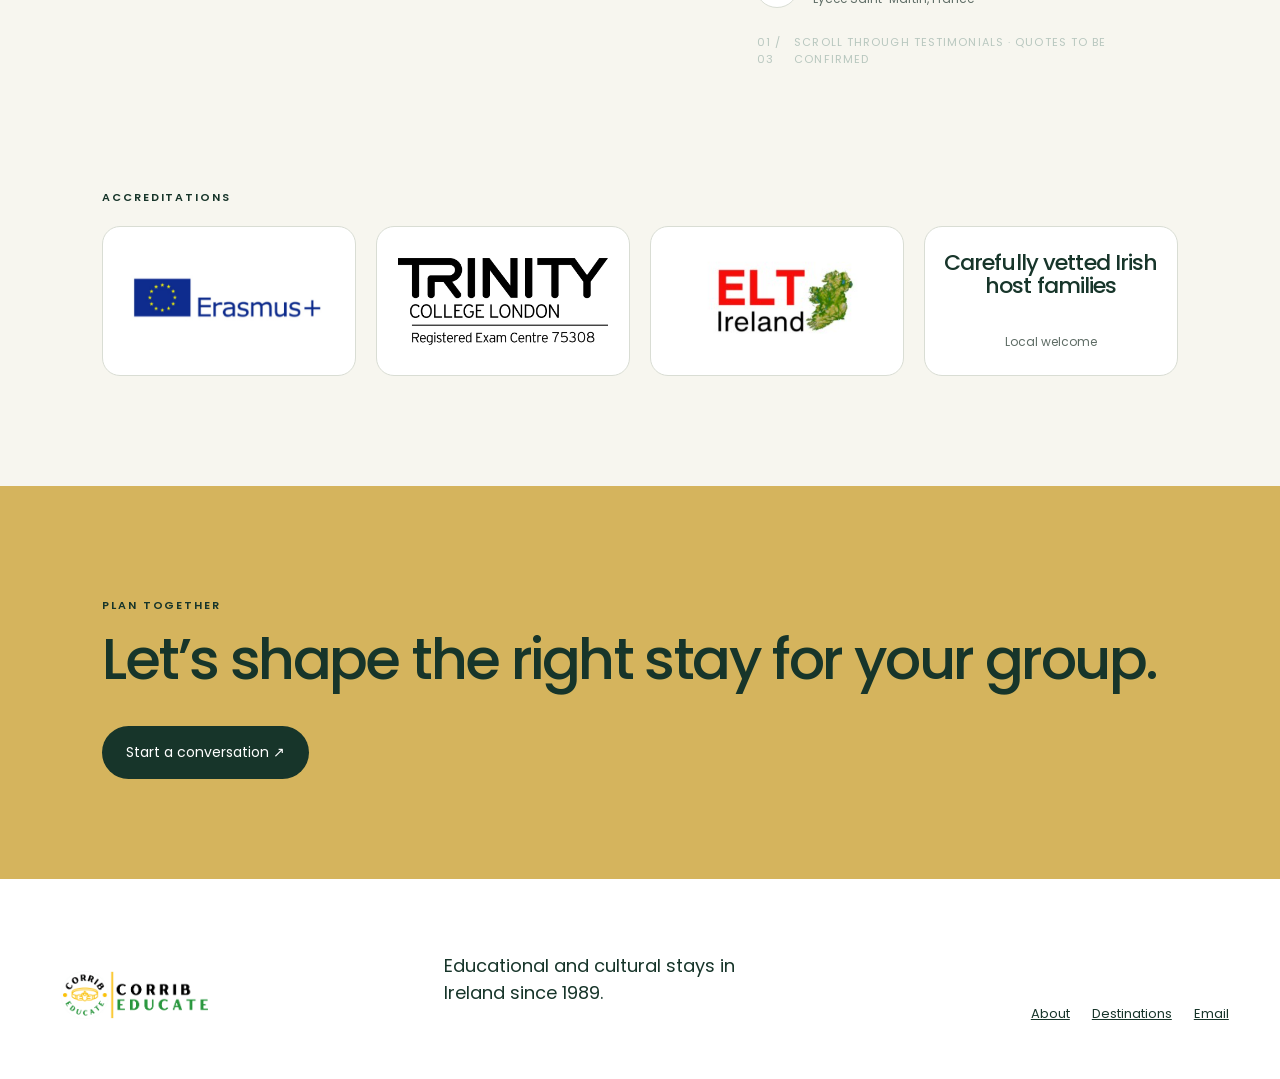
==== commit 6f3e6797: "Update accreditations and add downloadable programme catalogue" ====
--- a/about.html
+++ b/about.html
@@ -4,7 +4,7 @@
 <body class="inner-page">
   <header class="nav"><a class="brand" href="index.html" aria-label="Corrib Educate home"><img class="brand-logo" src="assets/corrib-educate-logo.png" alt="Corrib Educate"></a><nav aria-label="Main navigation"><a href="index.html">Home</a><a href="about.html">About</a><a href="tours.html">Programs</a><a href="destinations.html">Destinations</a><a href="learn-english.html">Learn English</a></nav><a class="pill" href="contact.html">Plan a school stay <span>↗</span></a><button class="menu" aria-label="Open menu">Menu</button></header>
   <main>
-    <section class="page-hero"><div class="page-hero-copy reveal"><p class="eyebrow">About Corrib Educate</p><h1>Welcome to Ireland. Learn and explore.</h1><p class="intro">For more than three decades, we have helped international schools experience Ireland with curiosity, confidence and care.</p></div><div class="page-hero-image reveal"><img src="assets/coastal-wall.jpg" alt="Ruined stone wall overlooking the Irish coastline"></div></section>
+    <section class="page-hero"><div class="page-hero-copy reveal"><p class="eyebrow">About Corrib Educate</p><h1>An Irish welcome. Learn through exploring Ireland.</h1><p class="intro">For more than three decades, we have helped international schools experience Ireland with curiosity, confidence and care.</p></div><div class="page-hero-image reveal"><img src="assets/coastal-wall.jpg" alt="Ruined stone wall overlooking the Irish coastline"></div></section>
     <section class="split-section" id="story"><div><p class="eyebrow">Our story</p><h2>How it all started.</h2></div><div><p>Corrib Educate has welcomed international school groups to Ireland since 1989—starting out in B&amp;B stays and growing into a trusted name in educational travel. More than 35 years on, we're still doing what we do best: matching schools with the right hosts, places and experiences.</p></div></section>
     <section class="value-section" id="approach"><div class="section-lead"><p class="eyebrow">What guides us</p><h2>Our goal.</h2></div>
       <div class="value-tabs" role="tablist" aria-label="What guides us">
@@ -12,10 +12,10 @@
         <button class="value-tab" role="tab" aria-selected="false" data-value="team"><span>02</span>Our team</button>
         <button class="value-tab" role="tab" aria-selected="false" data-value="standards"><span>03</span>Our standards</button>
       </div>
-      <div class="value-panel" id="value-panel" aria-live="polite"><p>Our aim is to ensure every mini stay gets the best experience possible in our beautiful country—constantly working to procure the best accommodation, mainly through host families, and to provide the best service for our partners.</p></div>
+      <div class="value-panel" id="value-panel" aria-live="polite"><p>Our aim is to ensure every student gets the best experience possible in our beautiful country, ensuring the best of host accommodation and services throughout your unique stay.</p></div>
     </section>
     <section class="team-section" id="team"><div class="section-lead reveal"><p class="eyebrow">Our team</p><h2>The people behind every stay.</h2></div><div class="team-accordion-list">
-      <details class="team-accordion" open><summary><h3>Padraig Ryan</h3><span class="team-role">Director</span></summary><p>After completing an executive MBA at the University of Galway in 2018 and 17 years in management roles across the pharmaceutical industry, Padraig acquired Euro Languages College in 2019. Since then, Corrib County Education has given the group a strong foothold in the education and operations space, and Padraig works across both companies to guide strategic direction.</p></details>
+      <details class="team-accordion" open><summary><h3>Padraig Ryan</h3><span class="team-role">Director</span></summary><p>After completing an executive MBA at the University of Galway in 2018 and 17 years in management roles across the pharmaceutical industry, Padraig moved into the education sector in 2019. Since then, Corrib Educate has given the group a strong foothold in the education and operations space, and Padraig works across the team to guide strategic direction.</p></details>
       <details class="team-accordion"><summary><h3>Maria Fernanda Arredondo</h3><span class="team-role">Finance &amp; Invoicing</span></summary><p>Originally from Mexico, Fernanda moved to Ireland to study Strategic Management at the University of Galway. A fluent Spanish and French speaker, she brings strong experience in finance and invoicing, and is approachable and solution-orientated.</p></details>
       <details class="team-accordion"><summary><h3>Sharon Cooley</h3><span class="team-role">Administration</span></summary><p>Sharon brings a wealth of experience in operations management at medical device level, plus childcare management. Organised and hands-on, she deals directly with host families and third-party suppliers, and has hosted Spanish students herself, so knows first-hand the role host families play for their students.</p></details>
       <details class="team-accordion"><summary><h3>Maela Ni Choistealbha</h3><span class="team-role">Academic Programmes</span></summary><p>Maela looks after the academic programmes for students. A qualified English teacher and former Head of Studies with Move Language Ahead, she also speaks French, and guides and directs our English language offering for mini-stays and summer language programmes.</p></details>
@@ -32,11 +32,11 @@
       </div>
       <div class="carousel-caption"><span id="testimonial-counter">01 / 03</span><span>Scroll through testimonials · quotes to be confirmed</span></div>
     </div></section>
-    <section class="partner-strip"><p class="eyebrow">Worked with</p><div class="partner-marks logo-only">
-      <div class="partner-mark logo-mark"><img src="assets/partners/logo-1.svg" alt="Partner logo"><span>Lycée Saint-Martin</span></div>
-      <div class="partner-mark logo-mark"><img src="assets/partners/logo-2.svg" alt="Partner logo"><span>Colegio Europa</span></div>
-      <div class="partner-mark logo-mark"><img src="assets/partners/logo-3.svg" alt="Partner logo"><span>Collège Bellevue</span></div>
-      <div class="partner-mark logo-mark"><img src="assets/partners/logo-4.svg" alt="Partner logo"><span>Euro Languages College</span></div>
+    <section class="partner-strip accreditation-strip"><p class="eyebrow">Accreditations</p><div class="partner-marks logo-only">
+      <div class="partner-mark logo-mark"><img src="assets/accreditations/erasmus-plus.png" alt="Erasmus+ accreditation logo"></div>
+      <div class="partner-mark logo-mark"><img src="assets/accreditations/trinity-college-london-centre-75308.png" alt="Trinity College London registered exam centre 75308 logo"></div>
+      <div class="partner-mark logo-mark"><img src="assets/accreditations/elt-ireland.png" alt="ELT Ireland logo"></div>
+      <div class="partner-mark"><strong>Carefully vetted Irish<br>host families</strong><span>Local welcome</span></div>
     </div></section>
     <section class="page-cta"><p class="eyebrow">Plan together</p><h2>Let’s shape the right stay for your group.</h2><a class="button dark" href="contact.html">Start a conversation ↗</a></section>
   </main>
--- a/styles.css
+++ b/styles.css
@@ -17,7 +17,8 @@
 .brand{gap:0;text-transform:none;letter-spacing:0}.brand-logo{display:block;width:168px;height:auto;max-height:58px;object-fit:contain;mix-blend-mode:multiply}.trust{padding:58px 4vw;display:grid;grid-template-columns:.85fr 1.5fr;gap:6vw;align-items:center}.trust-statement{font-size:22px;line-height:1.25;margin:10px 0 0;max-width:340px}.trust-list{display:grid;grid-template-columns:repeat(4,1fr);gap:12px;border:0}.trust-list span{padding:15px 14px 15px 30px;position:relative;font-size:11px;line-height:1.35;color:var(--muted);border:0}.trust-list span:before{content:'';position:absolute;left:12px;top:20px;width:7px;height:7px;border-radius:50%;background:var(--gold)}.activity-grid{grid-column:1/-1;display:grid;grid-template-columns:repeat(3,1fr);gap:16px;margin-top:42px}.activity-card{height:330px;position:relative;overflow:hidden;border-radius:14px;background:var(--ink)}.activity-card img{width:100%;height:100%;object-fit:cover;display:block;transition:transform .5s ease;filter:saturate(.9)}.activity-overlay{position:absolute;inset:0;padding:24px;display:flex;flex-direction:column;justify-content:end;background:linear-gradient(180deg,rgba(23,53,42,0) 25%,rgba(23,53,42,.88) 100%);color:white;opacity:0;transition:opacity .3s ease}.activity-card:hover img,.activity-card:focus-within img{transform:scale(1.04)}.activity-card:hover .activity-overlay,.activity-card:focus-within .activity-overlay{opacity:1}.activity-overlay span{font-size:11px;letter-spacing:.12em;color:#dce7df}.activity-overlay h3{font-size:27px;font-weight:500;margin:9px 0 5px}.activity-overlay p{font-size:13px;line-height:1.5;max-width:260px;margin:0;color:#e4ece7}
 @media(max-width:850px){.brand-logo{width:140px}.trust{display:block;padding:50px 20px}.trust-list{grid-template-columns:1fr 1fr;margin-top:28px}.activity-grid{grid-template-columns:1fr 1fr;gap:12px}.activity-card{height:240px}.activity-overlay{opacity:1;padding:16px}.activity-overlay h3{font-size:20px}.activity-overlay p{display:none}}
 .activity-card:focus-visible{outline:3px solid var(--gold);outline-offset:3px}
-.partner-mark.logo-mark img{display:block;width:150px;max-width:100%;height:auto;mix-blend-mode:multiply}
+.partner-mark.logo-mark{align-items:center;justify-content:center;background:var(--paper)}
+.partner-mark.logo-mark img{display:block;width:190px;max-width:100%;height:88px;mix-blend-mode:normal;object-fit:contain}
 .trust-list{display:flex;align-items:center;flex-wrap:wrap;gap:0}.trust-list span{padding:0 20px;border:0;border-right:1px solid var(--line);font-size:11px;line-height:1.35;color:var(--muted)}.trust-list span:first-child{padding-left:0}.trust-list span:last-child{border-right:0}.trust-list span:before{display:none}
 @media(max-width:850px){.trust-list{display:grid;gap:12px}.trust-list span{padding:15px 14px 15px 30px;border:0}.trust-list span:before{display:block}}
 .inner-page main{overflow:hidden}.page-hero{display:grid;grid-template-columns:1fr 1fr;gap:7vw;align-items:center;padding:92px 4vw 110px}.page-hero-copy{max-width:620px}.page-hero h1,.contact-hero h1{font-size:clamp(48px,6.3vw,92px);line-height:.98;font-weight:500;letter-spacing:-.05em;margin:20px 0 28px}.page-hero-image{height:560px;border-radius:28px;overflow:hidden}.page-hero-image img,.contact-image img{width:100%;height:100%;object-fit:cover;display:block}.page-hero .button{margin-top:22px}.split-section{display:grid;grid-template-columns:1fr 1fr;gap:8vw;padding:110px 8vw;background:var(--sand)}.split-section h2,.section-lead h2,.accreditation-section h2,.page-cta h2,.itinerary-band h2,.contact-details h2,.contact-note h2{font-size:clamp(36px,4.5vw,64px);line-height:1.03;font-weight:500;letter-spacing:-.045em;margin:16px 0}.split-section>div:last-child{font-size:18px;line-height:1.75;max-width:500px}.value-section{background:var(--ink);color:white;padding:110px 8vw}.section-lead{max-width:680px}.value-grid{display:grid;grid-template-columns:repeat(3,1fr);gap:20px;margin-top:58px}.value-grid article{border-top:1px solid rgba(255,255,255,.35);padding-top:18px}.value-grid span,.service-card>div>span,.destination-detail .eyebrow{font-size:11px;letter-spacing:.12em;color:#a9bdb2}.value-grid h3{font-size:29px;font-weight:500;margin:30px 0 12px}.value-grid p{color:#cbd6d0;line-height:1.65}.accreditation-section{display:grid;grid-template-columns:1fr 1fr;gap:8vw;padding:110px 8vw}.large-quote{font-size:clamp(28px,3vw,44px);line-height:1.15;letter-spacing:-.03em;margin:0 0 20px}.accreditation-copy>span{font-size:11px;text-transform:uppercase;letter-spacing:.1em;color:var(--muted)}.small-marks{display:flex;flex-wrap:wrap;gap:10px;margin-top:42px}.small-marks span{border:1px solid var(--line);border-radius:100px;padding:10px 15px;font-size:11px}.page-cta{padding:100px 8vw;background:var(--gold)}.page-cta .button{margin-top:20px}.overview-band{display:flex;justify-content:space-between;align-items:center;gap:8vw;padding:34px 8vw;background:var(--sand);border-top:1px solid var(--line);border-bottom:1px solid var(--line)}.overview-band p:last-child{max-width:600px;margin:0;font-size:18px;line-height:1.6}.service-grid{max-width:1240px;margin:0 auto;padding:90px 4vw;display:grid;grid-template-columns:1fr 1fr;gap:22px}.service-card{background:white;border-radius:24px;overflow:hidden;display:flex;flex-direction:column}.service-card img{width:100%;height:280px;object-fit:cover;display:block}.service-card>div{padding:28px 30px 34px;flex:1}.service-card h2{font-size:36px;line-height:1.05;font-weight:500;margin:14px 0}.service-card p{line-height:1.65;color:var(--muted);max-width:470px}.inline-link{display:inline-flex;gap:9px;color:var(--green);font-weight:600;text-decoration:underline;text-underline-offset:5px;margin-top:10px}.course-paths{background:var(--cream);padding:100px 8vw}.path-grid{display:grid;grid-template-columns:repeat(3,1fr);gap:18px;margin-top:48px}.path-grid article{background:white;border-radius:20px;padding:26px;min-height:200px}.path-grid span{font-size:11px;color:var(--muted)}.path-grid h3{font-size:25px;font-weight:500;margin:28px 0 10px}.path-grid p{color:var(--muted);line-height:1.6}.destination-directory{max-width:1240px;margin:0 auto;padding:90px 4vw}.destination-detail{display:grid;grid-template-columns:1fr 1fr;gap:7vw;align-items:center;padding:30px 0 80px}.destination-detail.reverse{direction:rtl}.destination-detail.reverse>*{direction:ltr}.destination-detail img{width:100%;height:420px;object-fit:cover;border-radius:24px}.destination-detail h2{font-size:clamp(34px,4vw,58px);line-height:1.03;font-weight:500;letter-spacing:-.045em;margin:17px 0}.destination-detail>div>p:not(.eyebrow){line-height:1.7;color:var(--muted);max-width:440px}.activity-tags{display:flex;flex-wrap:wrap;gap:9px;margin:26px 0 13px}.activity-tags span{padding:9px 13px;border:1px solid var(--line);border-radius:100px;font-size:11px;color:var(--muted)}.itinerary-band{margin:0 4vw 90px;padding:50px 5vw;background:var(--sand);border-radius:28px;display:flex;justify-content:space-between;align-items:center;gap:30px}.itinerary-band h2{max-width:650px}.contact-hero{display:grid;grid-template-columns:1fr 1fr;gap:8vw;align-items:center;padding:100px 8vw}.contact-image{height:500px;border-radius:28px;overflow:hidden}.contact-layout{background:var(--sand);padding:100px 8vw;display:grid;grid-template-columns:1fr 1fr;gap:10vw}.contact-details>p:not(.eyebrow){max-width:430px;line-height:1.7;color:var(--muted)}.contact-details .button{margin-top:20px}.contact-list{display:grid;gap:11px;margin-top:50px;font-size:13px;color:var(--muted)}.enquiry-form{background:white;border-radius:24px;padding:35px}.enquiry-form label{display:grid;gap:8px;margin-bottom:19px;font-size:11px;text-transform:uppercase;letter-spacing:.1em}.enquiry-form input,.enquiry-form textarea{font:inherit;font-size:14px;text-transform:none;letter-spacing:0;border:0;border-bottom:1px solid var(--line);padding:10px 0;background:transparent;outline:0;color:var(--ink);resize:vertical}.enquiry-form input:focus,.enquiry-form textarea:focus{border-color:var(--green)}.enquiry-form .button{border:0;cursor:pointer}.contact-note{text-align:center;padding:100px 8vw}.contact-note h2{max-width:700px;margin:18px auto 28px}
@@ -116,3 +117,31 @@
 .partner-strip .logo-only .partner-mark img{width:64px;height:64px;object-fit:contain;mix-blend-mode:normal}
 .partner-strip .logo-only .partner-mark span{font-size:12px;color:var(--muted);letter-spacing:0;text-transform:none}
 @media(max-width:850px){.partner-strip{padding:0 20px 80px}.partner-strip .partner-marks.logo-only{grid-template-columns:1fr 1fr}}
+.accreditation-strip .partner-marks.logo-only{grid-template-columns:repeat(4,1fr)}
+.accreditation-strip .logo-only .partner-mark,.accreditation-marks .partner-mark{border:1px solid var(--line);border-radius:18px;padding:24px 18px;background:var(--paper)}
+.accreditation-strip .logo-only .partner-mark{min-height:150px}
+.accreditation-strip .logo-only .partner-mark img,.accreditation-marks .logo-mark img{width:210px;height:96px}
+@media(max-width:850px){.accreditation-strip .partner-marks.logo-only{grid-template-columns:1fr}.accreditation-strip .logo-only .partner-mark img,.accreditation-marks .logo-mark img{width:180px;height:86px}}
+
+/* Homepage catalogue prompt */
+.catalog-intro{align-items:start;padding-top:64px;padding-bottom:66px}
+.catalog-panel{display:grid;gap:24px;max-width:780px}
+.catalog-panel>p{max-width:690px;margin:0;color:var(--muted);font-size:18px;line-height:1.65}
+.catalog-actions{display:flex;flex-wrap:wrap;gap:16px 24px;align-items:center}
+.catalog-panel .trust-list{margin-top:4px}
+
+/* Accreditation section — final partner card layout */
+.quote-section{background:#eee5d3;padding:100px 8.2vw 98px;grid-template-columns:.78fr 1.22fr;gap:7vw;min-height:600px}
+.partner-intro .eyebrow{color:var(--ink);font-weight:700}
+.partner-intro h2{font-size:clamp(48px,4.9vw,68px);line-height:1.02;color:#1b2437;margin:28px 0 18px}
+.partner-intro>p:last-child{font-size:20px;line-height:1.7;color:#66756e;max-width:470px}
+.accreditation-marks{grid-template-columns:repeat(2,minmax(240px,1fr));gap:18px;align-self:center}
+.accreditation-marks .partner-mark{min-height:182px;border:1px solid #d8d1c1;border-radius:20px;background:#fff;padding:28px 22px;box-shadow:none}
+.accreditation-marks .partner-mark.logo-mark{display:flex;align-items:center;justify-content:center}
+.accreditation-marks .partner-mark.logo-mark img{width:78%;max-width:250px;height:118px;object-fit:contain}
+.accreditation-marks .partner-mark:nth-child(3) img{width:88%;max-width:270px;height:126px}
+.accreditation-marks .partner-mark:not(.logo-mark){justify-content:center;align-items:flex-start;text-align:left;padding:30px 24px}
+.accreditation-marks .partner-mark:not(.logo-mark) strong{font-size:28px;line-height:1.02;color:var(--ink);letter-spacing:-.055em}
+.accreditation-marks .partner-mark:not(.logo-mark) span{margin-top:34px;font-size:11px;letter-spacing:.18em;color:var(--muted)}
+@media(max-width:850px){.catalog-intro{padding-top:50px;padding-bottom:54px}.catalog-panel{margin-top:28px}.catalog-actions{display:grid}.quote-section{min-height:0;padding:78px 20px}.accreditation-marks{grid-template-columns:1fr;gap:14px}.accreditation-marks .partner-mark{min-height:150px}.accreditation-marks .partner-mark.logo-mark img{height:94px}.accreditation-marks .partner-mark:not(.logo-mark) strong{font-size:24px}}
+
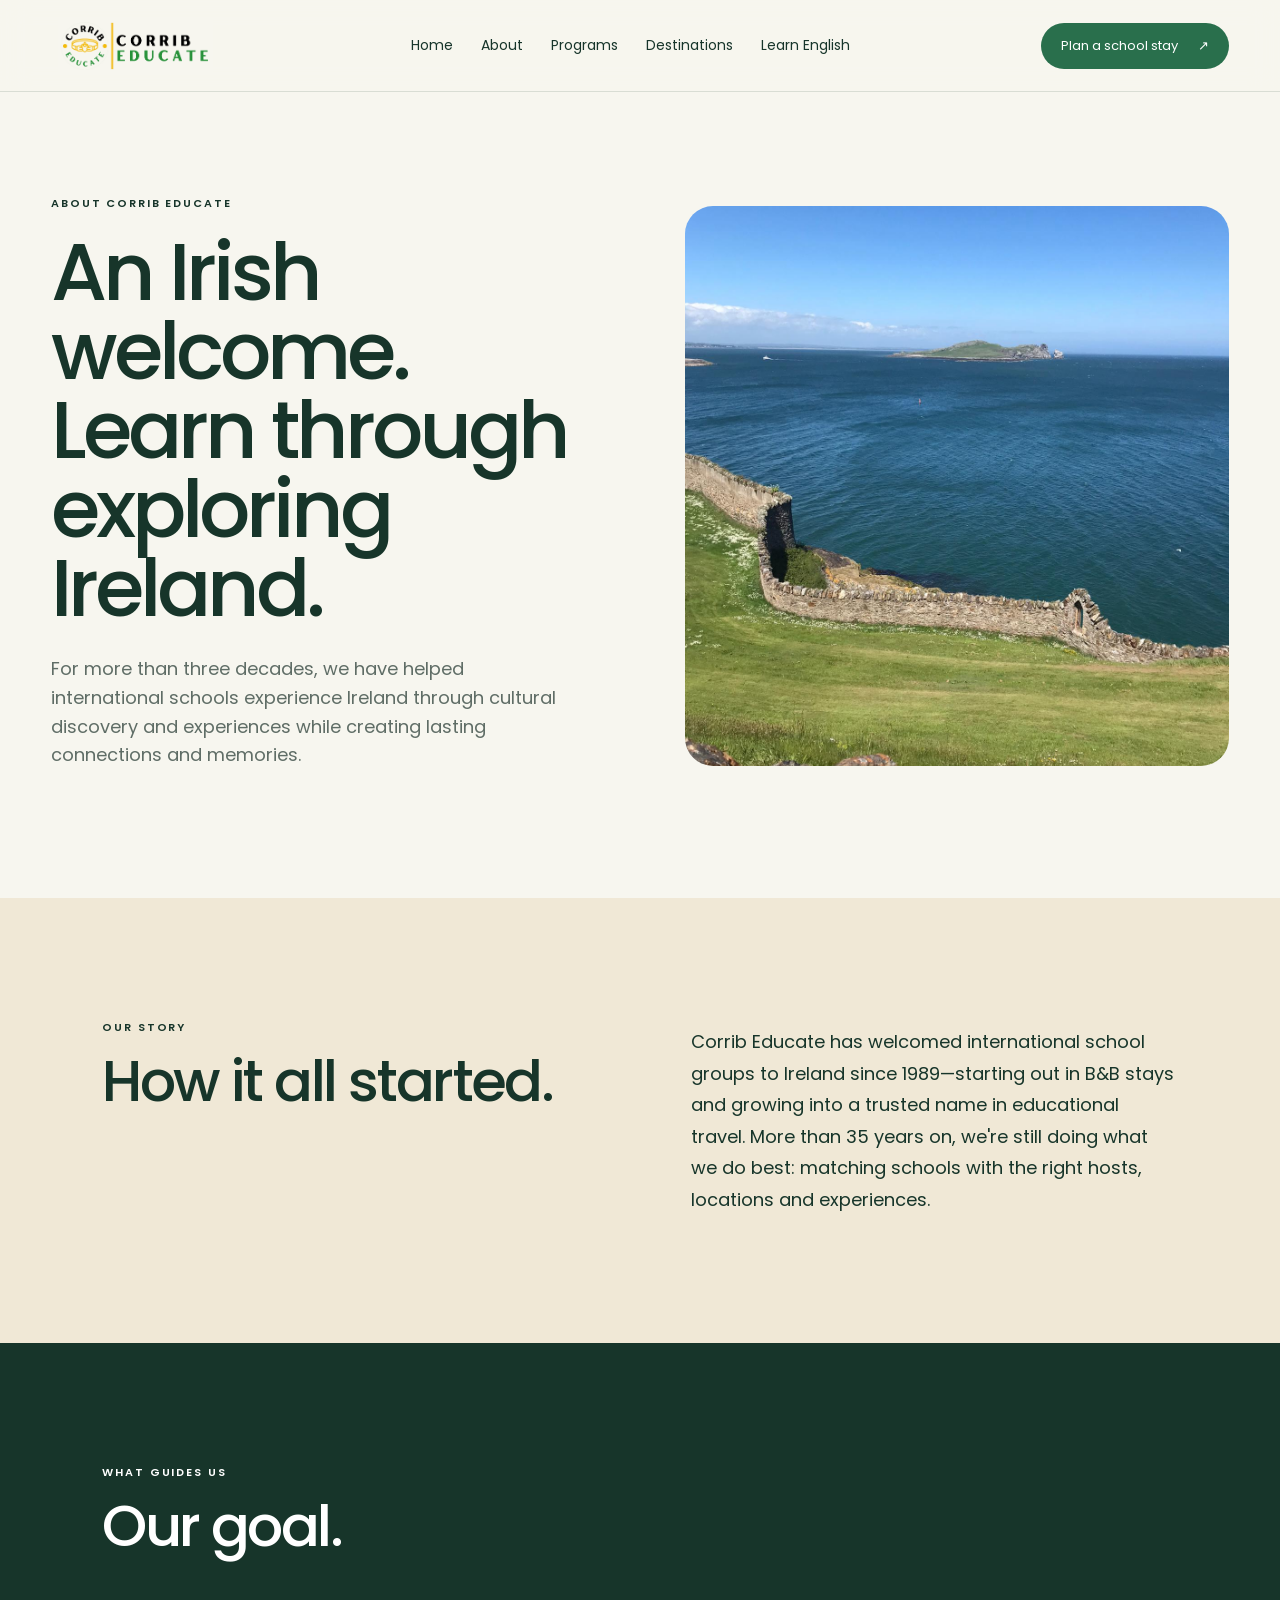
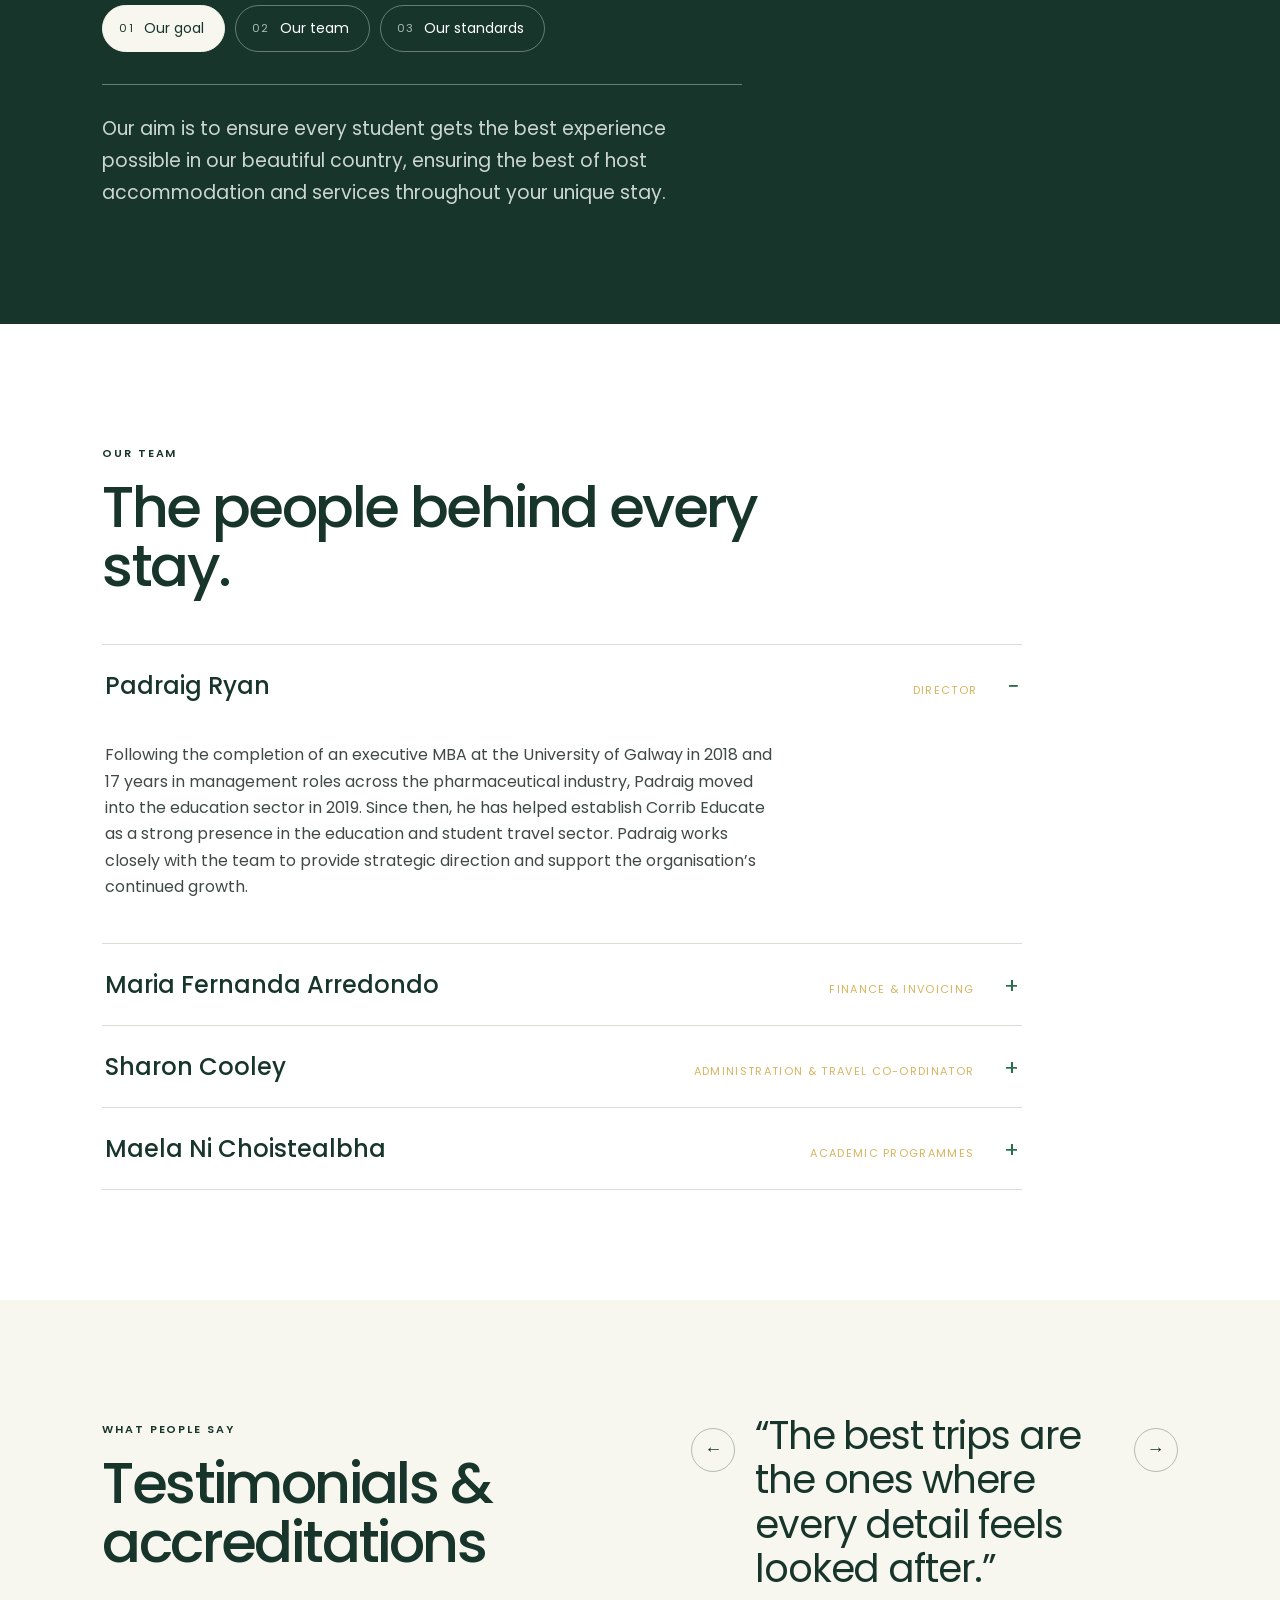
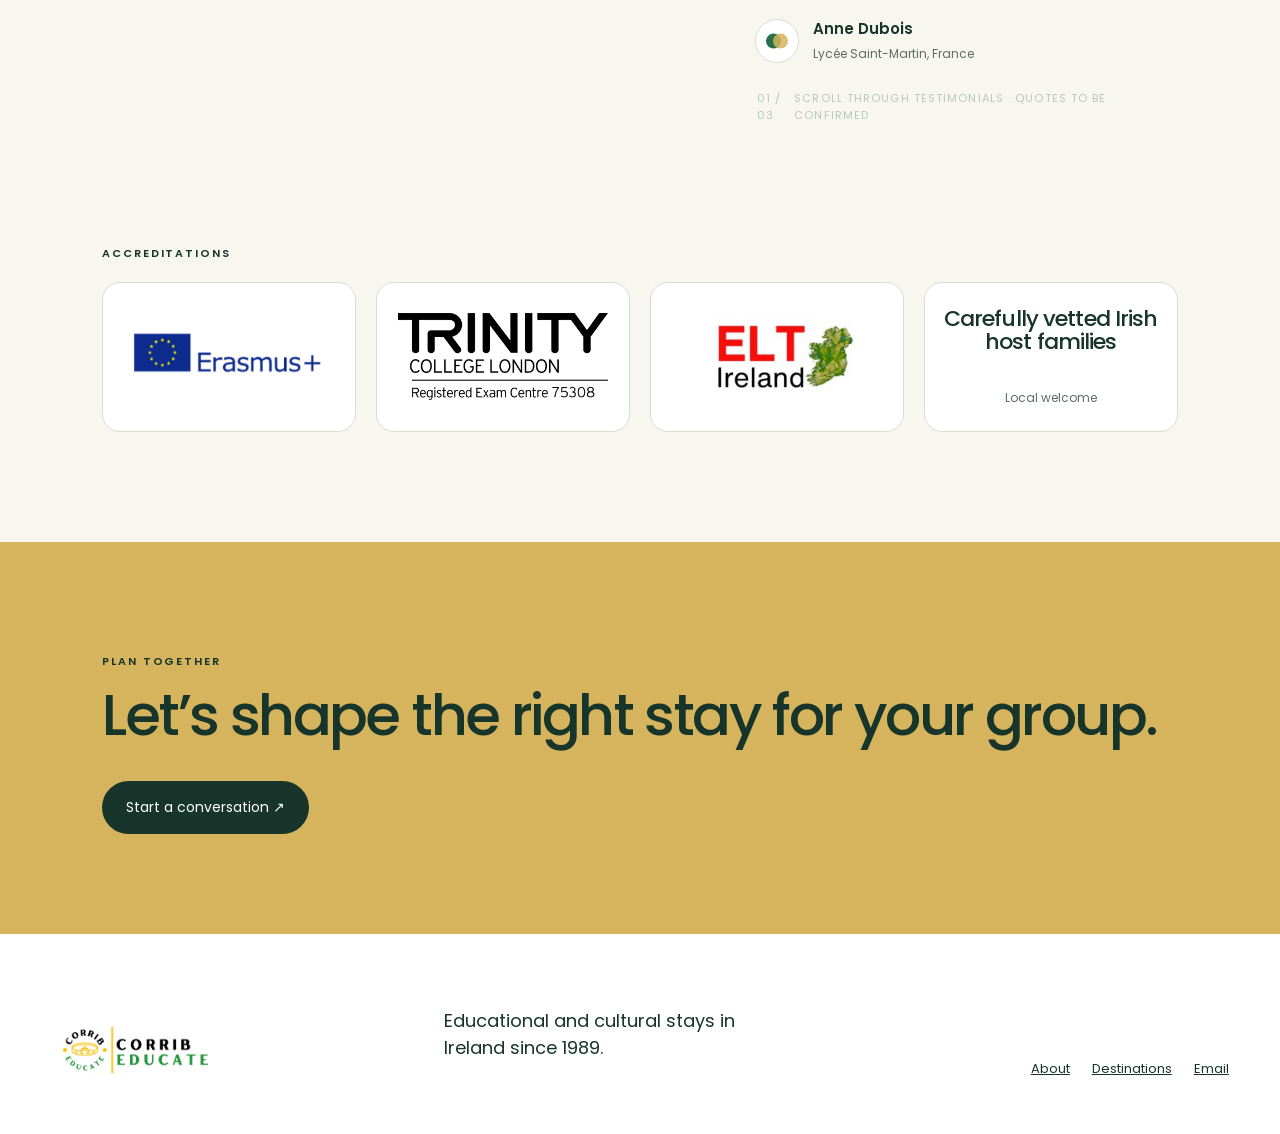
==== commit 42aac5cf: "Apply Sharon's wording updates across Home About and Programs" ====
--- a/about.html
+++ b/about.html
@@ -4,8 +4,8 @@
 <body class="inner-page">
   <header class="nav"><a class="brand" href="index.html" aria-label="Corrib Educate home"><img class="brand-logo" src="assets/corrib-educate-logo.png" alt="Corrib Educate"></a><nav aria-label="Main navigation"><a href="index.html">Home</a><a href="about.html">About</a><a href="tours.html">Programs</a><a href="destinations.html">Destinations</a><a href="learn-english.html">Learn English</a></nav><a class="pill" href="contact.html">Plan a school stay <span>↗</span></a><button class="menu" aria-label="Open menu">Menu</button></header>
   <main>
-    <section class="page-hero"><div class="page-hero-copy reveal"><p class="eyebrow">About Corrib Educate</p><h1>An Irish welcome. Learn through exploring Ireland.</h1><p class="intro">For more than three decades, we have helped international schools experience Ireland with curiosity, confidence and care.</p></div><div class="page-hero-image reveal"><img src="assets/coastal-wall.jpg" alt="Ruined stone wall overlooking the Irish coastline"></div></section>
-    <section class="split-section" id="story"><div><p class="eyebrow">Our story</p><h2>How it all started.</h2></div><div><p>Corrib Educate has welcomed international school groups to Ireland since 1989—starting out in B&amp;B stays and growing into a trusted name in educational travel. More than 35 years on, we're still doing what we do best: matching schools with the right hosts, places and experiences.</p></div></section>
+    <section class="page-hero"><div class="page-hero-copy reveal"><p class="eyebrow">About Corrib Educate</p><h1>An Irish welcome. Learn through exploring Ireland.</h1><p class="intro">For more than three decades, we have helped international schools experience Ireland through cultural discovery and experiences while creating lasting connections and memories.</p></div><div class="page-hero-image reveal"><img src="assets/coastal-wall.jpg" alt="Ruined stone wall overlooking the Irish coastline"></div></section>
+    <section class="split-section" id="story"><div><p class="eyebrow">Our story</p><h2>How it all started.</h2></div><div><p>Corrib Educate has welcomed international school groups to Ireland since 1989—starting out in B&amp;B stays and growing into a trusted name in educational travel. More than 35 years on, we're still doing what we do best: matching schools with the right hosts, locations and experiences.</p></div></section>
     <section class="value-section" id="approach"><div class="section-lead"><p class="eyebrow">What guides us</p><h2>Our goal.</h2></div>
       <div class="value-tabs" role="tablist" aria-label="What guides us">
         <button class="value-tab active" role="tab" aria-selected="true" data-value="goal"><span>01</span>Our goal</button>
@@ -15,9 +15,9 @@
       <div class="value-panel" id="value-panel" aria-live="polite"><p>Our aim is to ensure every student gets the best experience possible in our beautiful country, ensuring the best of host accommodation and services throughout your unique stay.</p></div>
     </section>
     <section class="team-section" id="team"><div class="section-lead reveal"><p class="eyebrow">Our team</p><h2>The people behind every stay.</h2></div><div class="team-accordion-list">
-      <details class="team-accordion" open><summary><h3>Padraig Ryan</h3><span class="team-role">Director</span></summary><p>After completing an executive MBA at the University of Galway in 2018 and 17 years in management roles across the pharmaceutical industry, Padraig moved into the education sector in 2019. Since then, Corrib Educate has given the group a strong foothold in the education and operations space, and Padraig works across the team to guide strategic direction.</p></details>
+      <details class="team-accordion" open><summary><h3>Padraig Ryan</h3><span class="team-role">Director</span></summary><p>Following the completion of an executive MBA at the University of Galway in 2018 and 17 years in management roles across the pharmaceutical industry, Padraig moved into the education sector in 2019. Since then, he has helped establish Corrib Educate as a strong presence in the education and student travel sector. Padraig works closely with the team to provide strategic direction and support the organisation’s continued growth.</p></details>
       <details class="team-accordion"><summary><h3>Maria Fernanda Arredondo</h3><span class="team-role">Finance &amp; Invoicing</span></summary><p>Originally from Mexico, Fernanda moved to Ireland to study Strategic Management at the University of Galway. A fluent Spanish and French speaker, she brings strong experience in finance and invoicing, and is approachable and solution-orientated.</p></details>
-      <details class="team-accordion"><summary><h3>Sharon Cooley</h3><span class="team-role">Administration</span></summary><p>Sharon brings a wealth of experience in operations management at medical device level, plus childcare management. Organised and hands-on, she deals directly with host families and third-party suppliers, and has hosted Spanish students herself, so knows first-hand the role host families play for their students.</p></details>
+      <details class="team-accordion"><summary><h3>Sharon Cooley</h3><span class="team-role">Administration &amp; Travel Co-ordinator</span></summary><p>Sharon has a background in medical device operations, training management, and childcare management. Highly organised and hands-on, she oversees key operational relationships, working closely with European agencies, host families, and third-party suppliers to ensure every stay runs smoothly.</p></details>
       <details class="team-accordion"><summary><h3>Maela Ni Choistealbha</h3><span class="team-role">Academic Programmes</span></summary><p>Maela looks after the academic programmes for students. A qualified English teacher and former Head of Studies with Move Language Ahead, she also speaks French, and guides and directs our English language offering for mini-stays and summer language programmes.</p></details>
     </div></section>
     <section class="accreditation-section" id="testimonials"><div><p class="eyebrow">What people say</p><h2>Testimonials &amp; accreditations</h2></div><div class="accreditation-copy">
--- a/styles.css
+++ b/styles.css
@@ -145,3 +145,16 @@
 .accreditation-marks .partner-mark:not(.logo-mark) span{margin-top:34px;font-size:11px;letter-spacing:.18em;color:var(--muted)}
 @media(max-width:850px){.catalog-intro{padding-top:50px;padding-bottom:54px}.catalog-panel{margin-top:28px}.catalog-actions{display:grid}.quote-section{min-height:0;padding:78px 20px}.accreditation-marks{grid-template-columns:1fr;gap:14px}.accreditation-marks .partner-mark{min-height:150px}.accreditation-marks .partner-mark.logo-mark img{height:94px}.accreditation-marks .partner-mark:not(.logo-mark) strong{font-size:24px}}
 
+
+/* Catalogue feature — one clear download action */
+.catalog-intro{background:#edf3ee;padding:64px 8vw;grid-template-columns:1fr 1fr;gap:6vw;border-bottom:0;align-items:center}
+.catalog-intro .trust-statement{font-size:clamp(30px,3.1vw,44px);font-weight:500;letter-spacing:-.035em;line-height:1.18;max-width:520px;margin-top:20px}
+.catalog-panel{background:#fff;border:1px solid #dce6df;border-radius:18px;padding:36px;gap:24px;max-width:620px}
+.catalog-panel>p{font-size:16px;line-height:1.7;max-width:490px}
+.catalog-panel .catalog-label{margin:0;color:var(--green);font-size:11px;font-weight:600;letter-spacing:.13em;text-transform:uppercase}
+.catalog-actions{display:block}
+.catalog-panel .catalog-download{display:flex;justify-content:space-between;align-items:center;width:100%;gap:20px;padding:22px 26px;border-radius:12px;font-size:19px;font-weight:600;letter-spacing:-.02em;line-height:1.4;box-shadow:0 5px 16px rgba(23,53,42,.08);transition:background .2s,transform .2s}
+.catalog-panel .catalog-download span{font-size:26px;line-height:1}
+.catalog-panel .catalog-download:hover{background:#205b3e;transform:translateY(-2px)}
+.catalog-panel .catalog-download:focus-visible{outline:3px solid var(--gold);outline-offset:4px}
+@media(max-width:850px){.catalog-intro{display:grid;grid-template-columns:1fr;padding:48px 20px;gap:28px}.catalog-panel{margin-top:0;padding:26px;max-width:none}.catalog-panel .catalog-download{font-size:17px;padding:20px}.catalog-intro .trust-statement{max-width:520px}}
